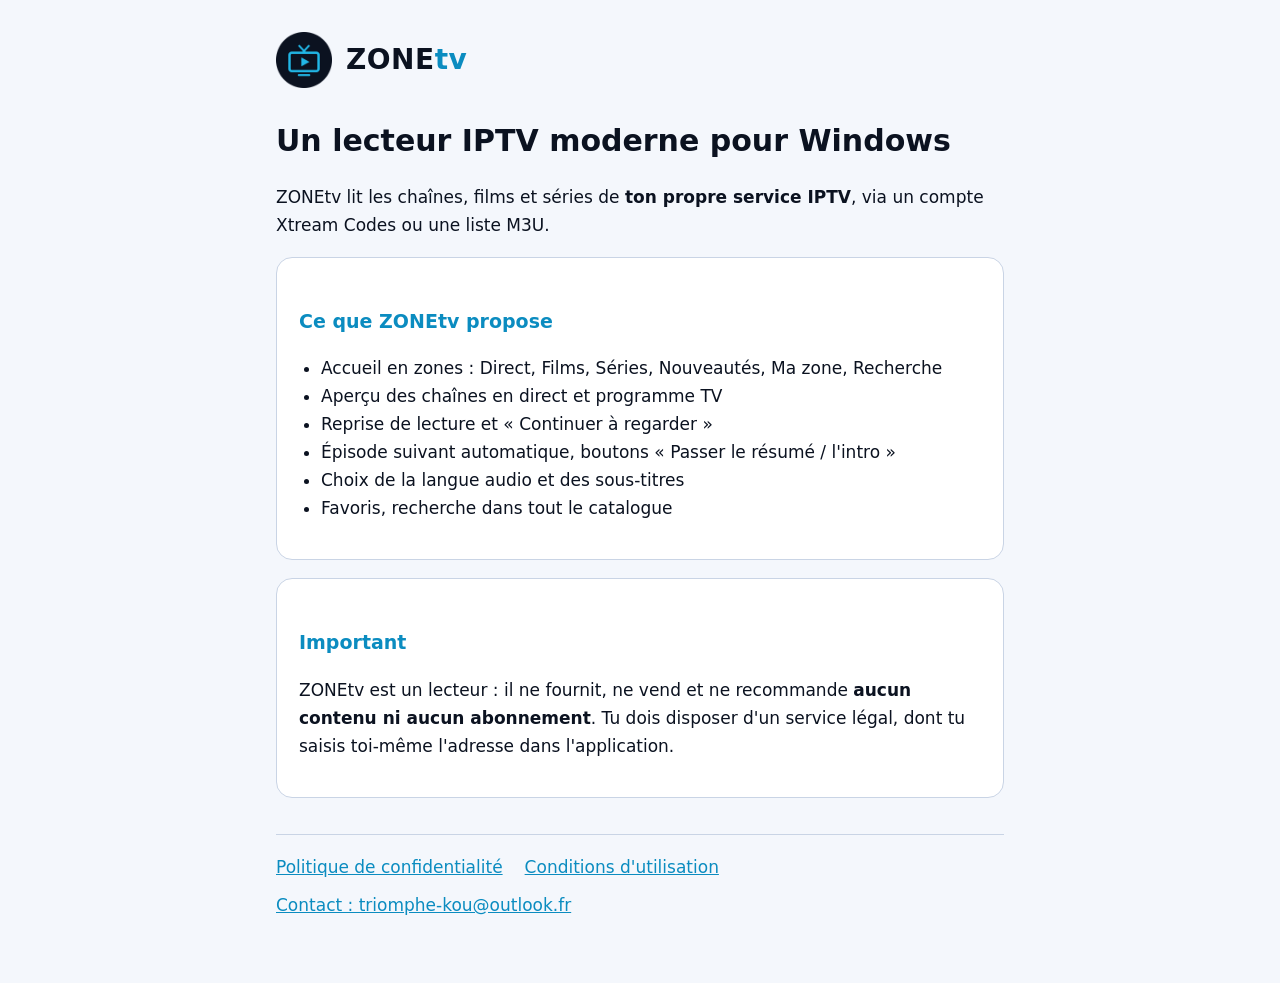
==== index.html @ 9bfe63f2 "Pages publiques de ZONEtv (accueil, confidentialité, conditions)" ====
<!doctype html>
<html lang="fr">
<head>
  <meta charset="utf-8">
  <meta name="viewport" content="width=device-width, initial-scale=1">
  <title>ZONEtv — lecteur IPTV</title>
  <meta name="description" content="ZONEtv, lecteur IPTV pour Windows : regarde les chaînes, films et séries de ton propre abonnement Xtream Codes ou liste M3U.">
  <link rel="icon" href="logo.png">
  <link rel="stylesheet" href="style.css">
</head>
<body>
<main>
  <header>
    <img src="logo.png" alt="Logo ZONEtv">
    <a class="brand" href="index.html">ZONE<span>tv</span></a>
  </header>

  <h1>Un lecteur IPTV moderne pour Windows</h1>
  <p>ZONEtv lit les chaînes, films et séries de <strong>ton propre service IPTV</strong>, via un compte Xtream Codes ou une liste M3U.</p>

  <div class="card">
    <h2>Ce que ZONEtv propose</h2>
    <ul>
      <li>Accueil en zones : Direct, Films, Séries, Nouveautés, Ma zone, Recherche</li>
      <li>Aperçu des chaînes en direct et programme TV</li>
      <li>Reprise de lecture et « Continuer à regarder »</li>
      <li>Épisode suivant automatique, boutons « Passer le résumé / l'intro »</li>
      <li>Choix de la langue audio et des sous-titres</li>
      <li>Favoris, recherche dans tout le catalogue</li>
    </ul>
  </div>

  <div class="card">
    <h2>Important</h2>
    <p>ZONEtv est un lecteur : il ne fournit, ne vend et ne recommande <strong>aucun contenu ni aucun abonnement</strong>. Tu dois disposer d'un service légal, dont tu saisis toi-même l'adresse dans l'application.</p>
  </div>

  <nav>
    <a href="confidentialite.html">Politique de confidentialité</a>
    <a href="conditions.html">Conditions d'utilisation</a>
    <a href="mailto:triomphe-kou@outlook.fr">Contact : triomphe-kou@outlook.fr</a>
  </nav>
</main>
</body>
</html>
---- style.css ----
:root {
  --bg: #0b1220;
  --surface: #131c2e;
  --line: #2a3858;
  --text: #eaf2ff;
  --muted: #8b99b5;
  --accent: #22b8e8;
}
@media (prefers-color-scheme: light) {
  :root { --bg: #f4f7fc; --surface: #ffffff; --line: #c9d4e5; --text: #0b1220; --muted: #55627c; --accent: #0b8cc0; }
}
* { box-sizing: border-box; }
body {
  margin: 0;
  background: var(--bg);
  color: var(--text);
  font: 17px/1.65 "Segoe UI", system-ui, -apple-system, Roboto, sans-serif;
}
main { max-width: 760px; margin: 0 auto; padding: 32px 16px 64px; }
header { display: flex; align-items: center; gap: 14px; margin-bottom: 28px; }
header img { width: 56px; height: 56px; }
.brand { font-size: 28px; font-weight: 800; letter-spacing: .5px; text-decoration: none; color: var(--text); }
.brand span { color: var(--accent); }
h1 { font-size: 30px; margin: 8px 0 4px; }
h2 { font-size: 19px; margin: 28px 0 6px; color: var(--accent); }
p, li { color: var(--text); }
.muted { color: var(--muted); font-size: 15px; }
.card { background: var(--surface); border: 1px solid var(--line); border-radius: 16px; padding: 20px 22px; margin: 18px 0; }
nav { display: flex; flex-wrap: wrap; gap: 10px 22px; margin-top: 36px; padding-top: 18px; border-top: 1px solid var(--line); }
a { color: var(--accent); }
ul { padding-left: 22px; }
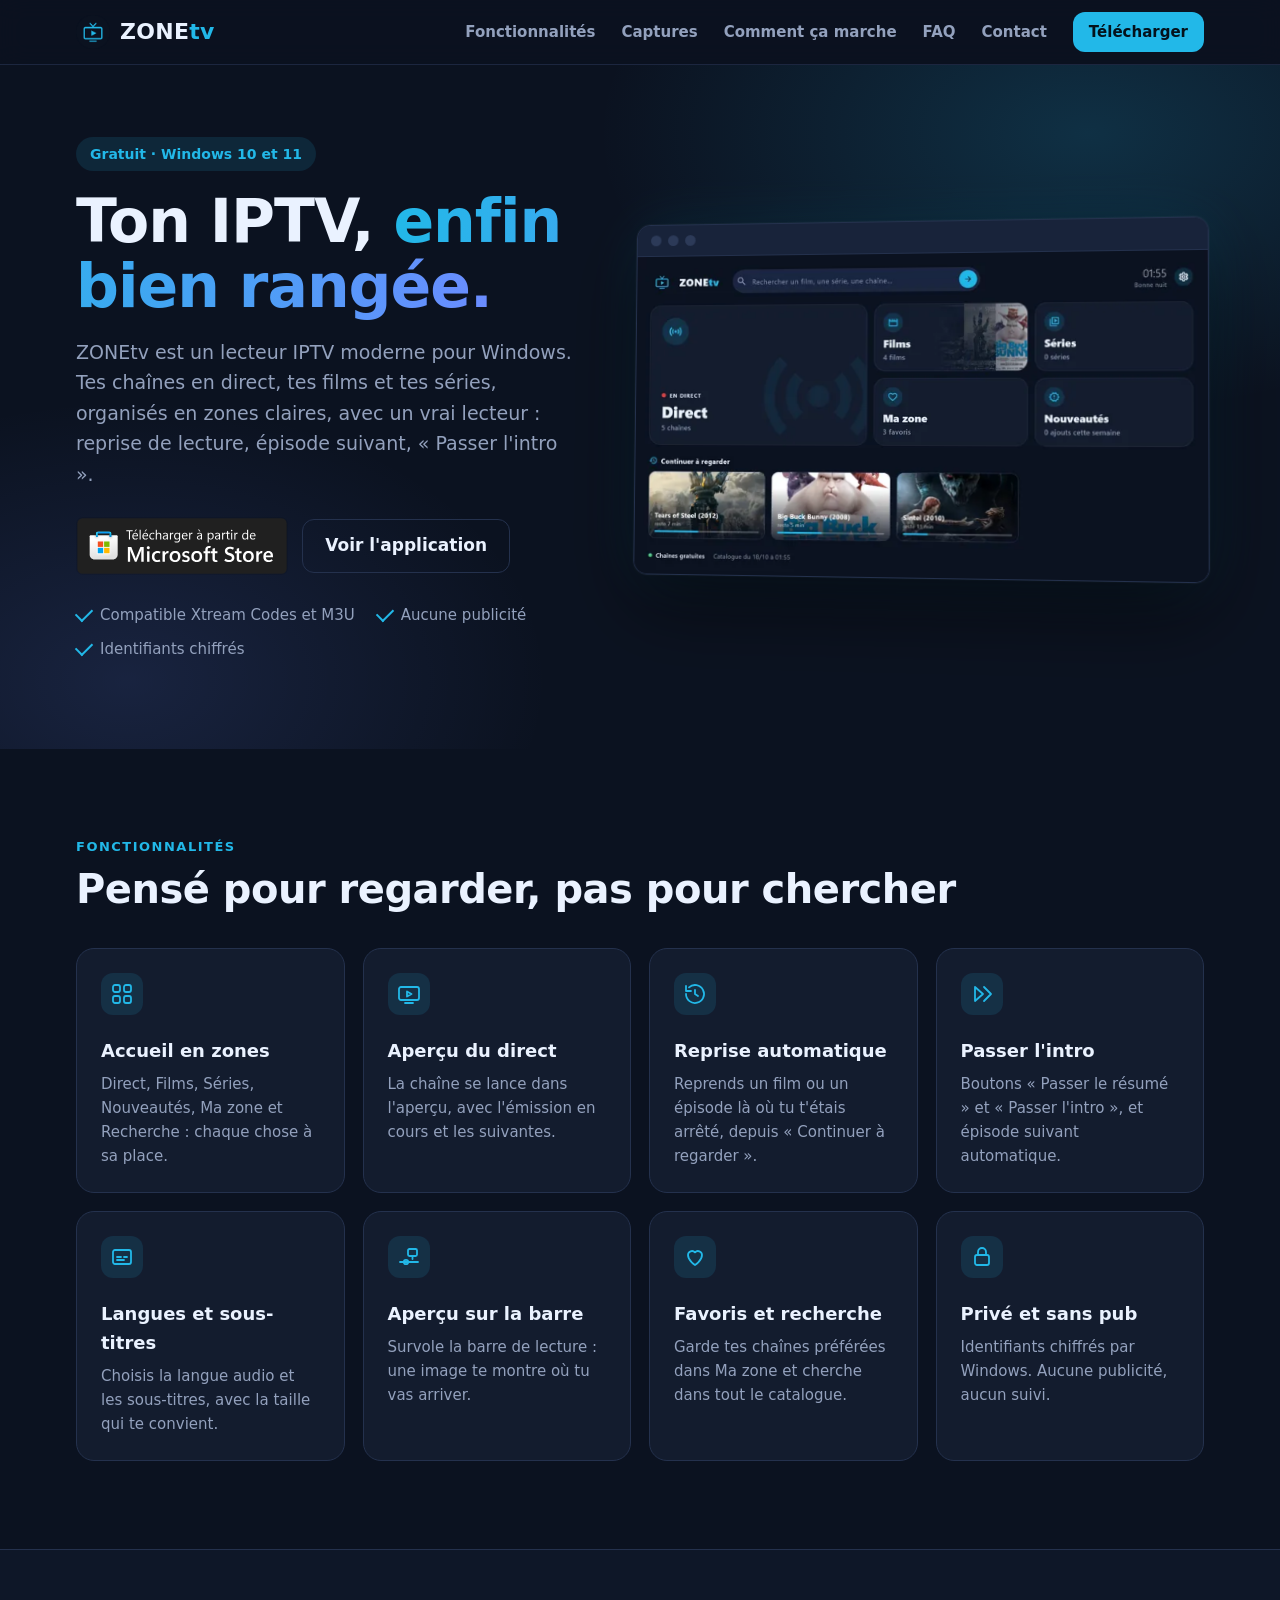
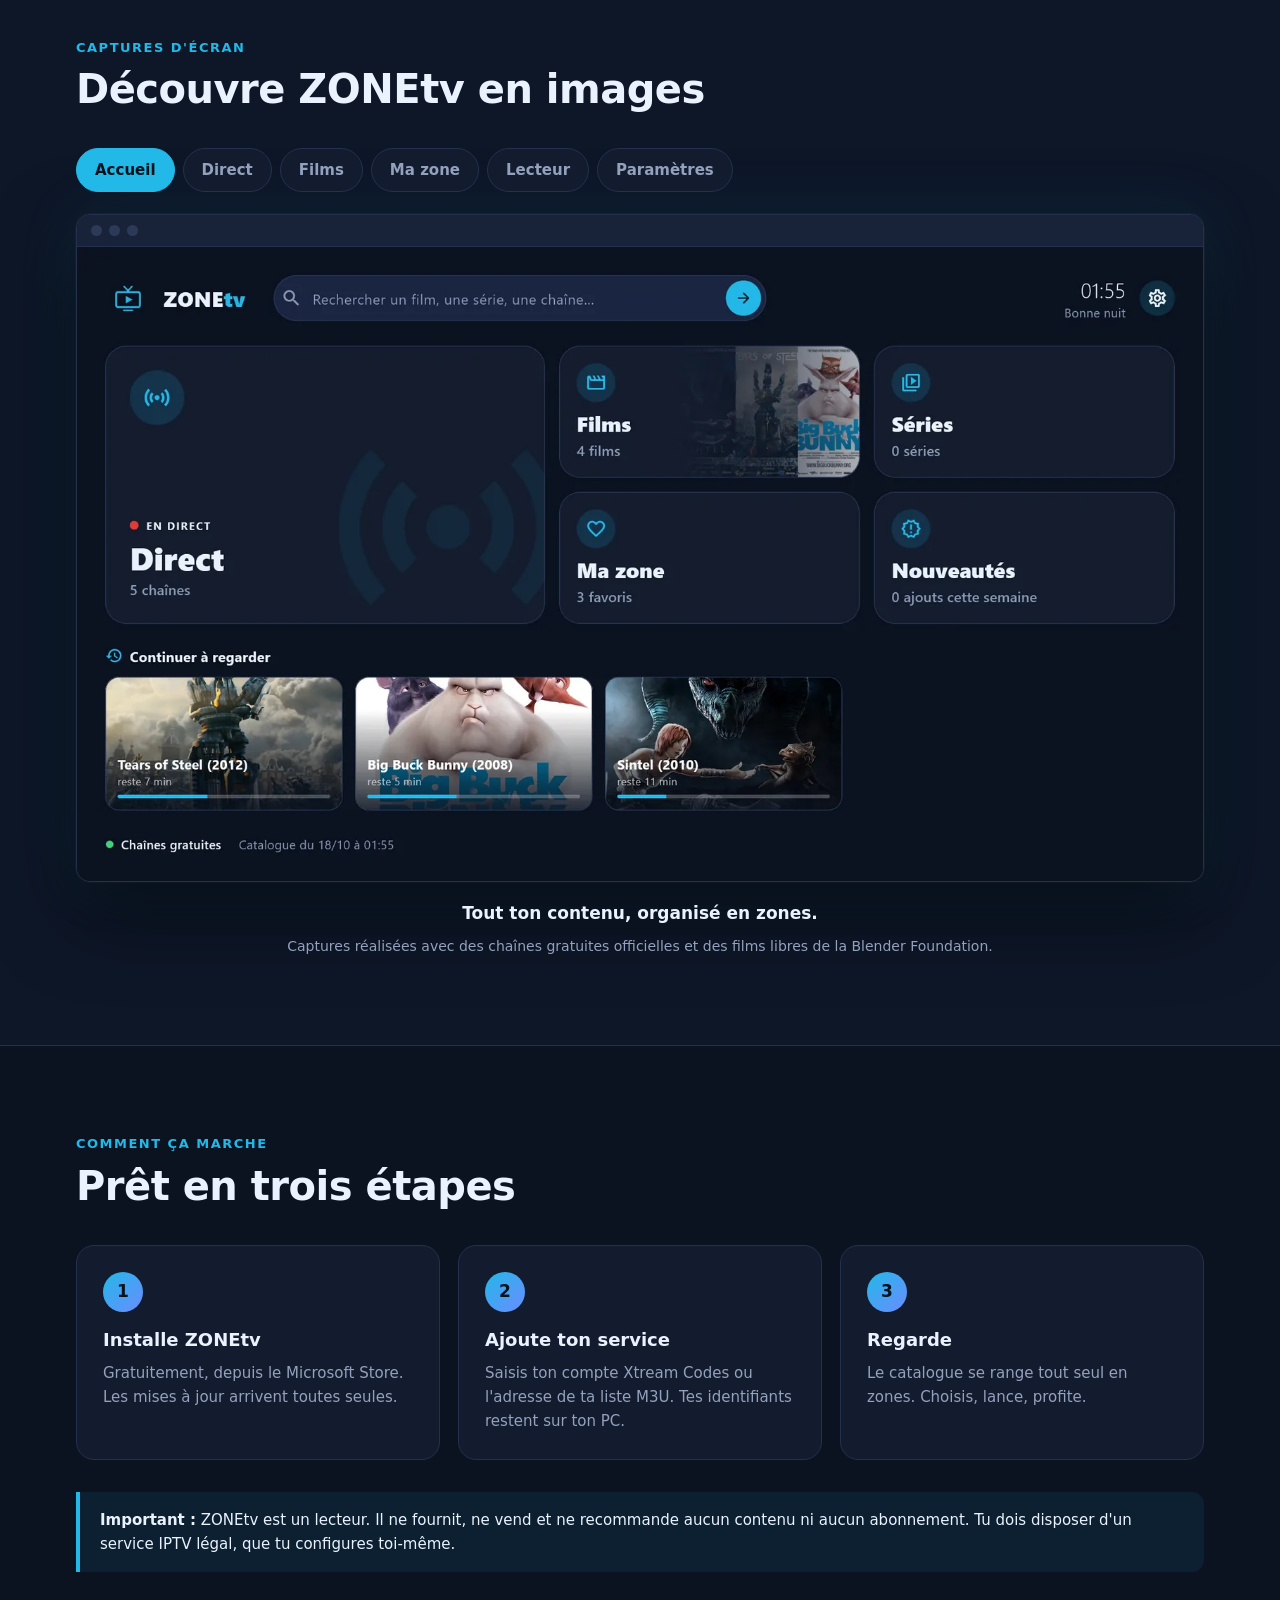
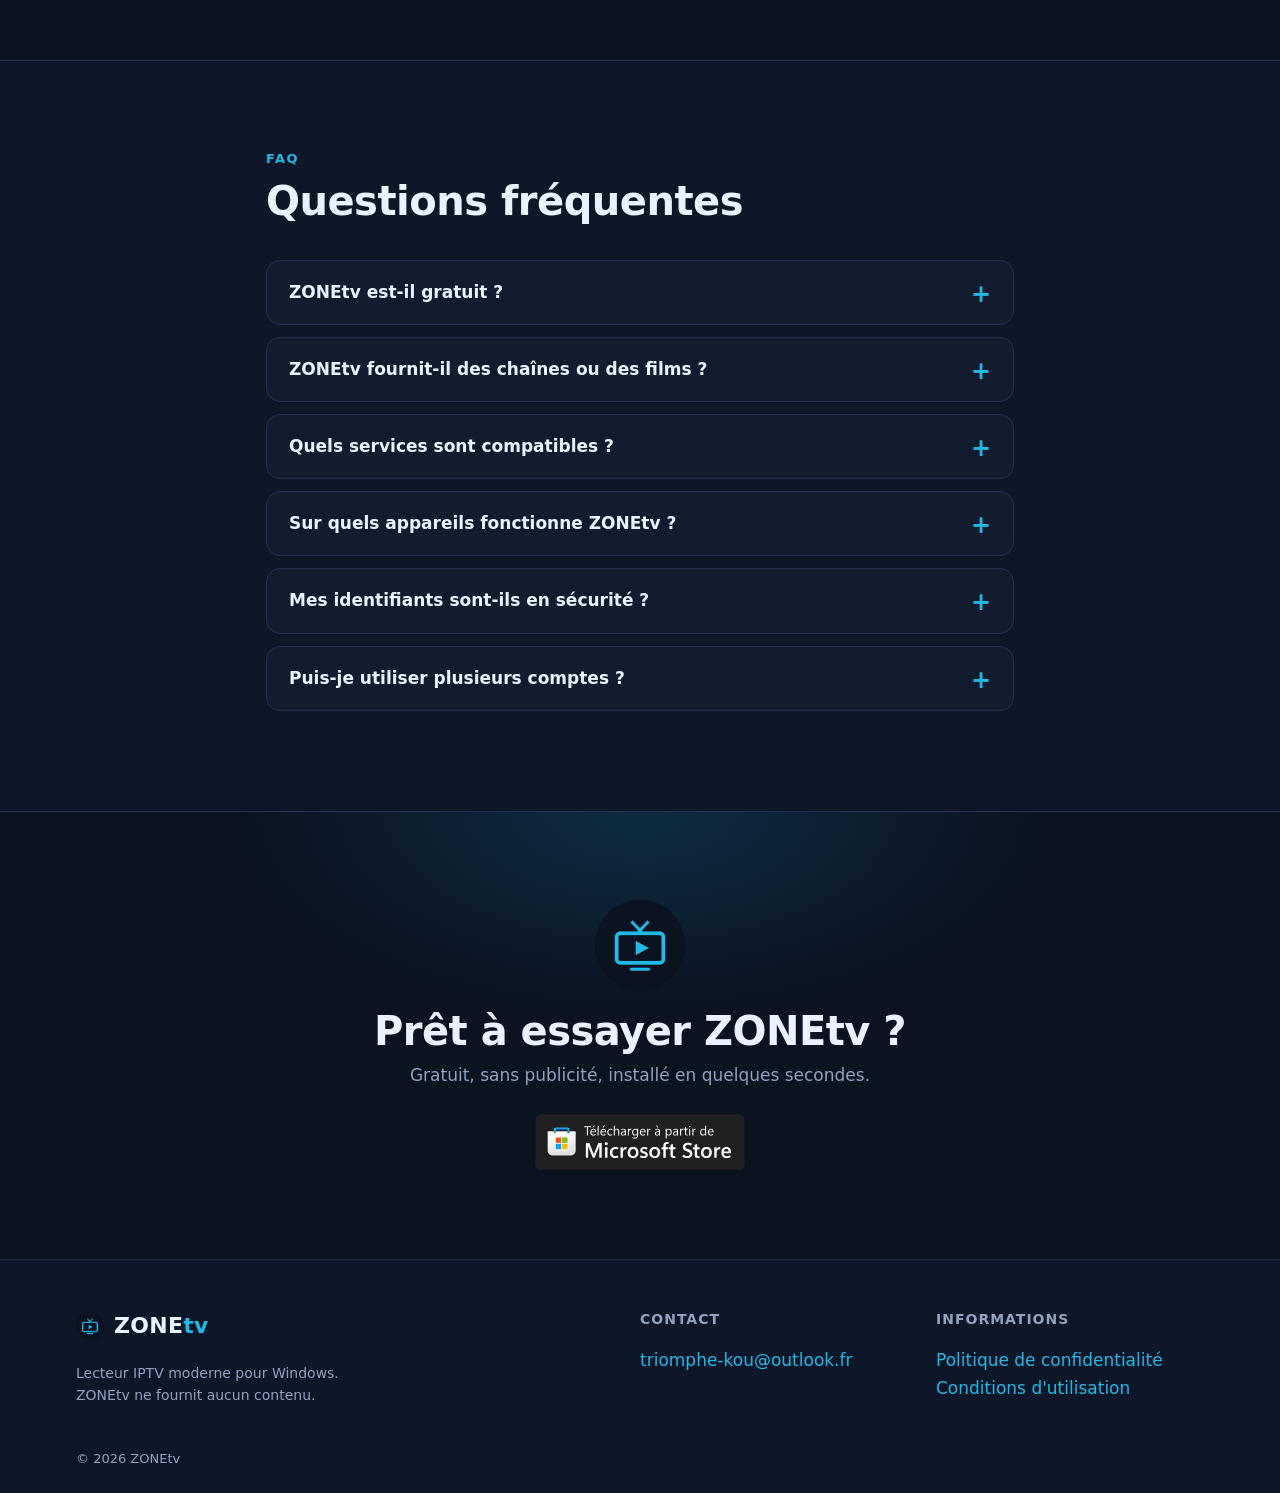
==== commit faec97a4: "Site vitrine : accueil, fonctionnalités, captures, FAQ, bouton Microsoft Store, référencement" ====
--- a/index.html
+++ b/index.html
@@ -3,43 +3,291 @@
 <head>
   <meta charset="utf-8">
   <meta name="viewport" content="width=device-width, initial-scale=1">
-  <title>ZONEtv — lecteur IPTV</title>
-  <meta name="description" content="ZONEtv, lecteur IPTV pour Windows : regarde les chaînes, films et séries de ton propre abonnement Xtream Codes ou liste M3U.">
-  <link rel="icon" href="logo.png">
+  <title>ZONEtv — Lecteur IPTV moderne et gratuit pour Windows (Xtream Codes, M3U)</title>
+  <meta name="description" content="ZONEtv (Zone TV) est un lecteur IPTV gratuit pour Windows 10 et 11 : chaînes en direct, films et séries de ton propre service Xtream Codes ou liste M3U. Reprise de lecture, programme TV, « Passer l'intro ». Disponible sur le Microsoft Store.">
+  <meta name="theme-color" content="#0b1220">
+  <link rel="canonical" href="https://triomphekou73.github.io/zonetv/">
+  <link rel="icon" type="image/png" sizes="32x32" href="img/icone-32.png">
+  <link rel="apple-touch-icon" href="img/icone-180.png">
   <link rel="stylesheet" href="style.css">
+
+  <meta property="og:type" content="website">
+  <meta property="og:site_name" content="ZONEtv">
+  <meta property="og:locale" content="fr_FR">
+  <meta property="og:title" content="ZONEtv — Lecteur IPTV moderne pour Windows">
+  <meta property="og:description" content="Chaînes, films et séries de ton propre service IPTV, bien rangés. Gratuit sur le Microsoft Store.">
+  <meta property="og:url" content="https://triomphekou73.github.io/zonetv/">
+  <meta property="og:image" content="https://triomphekou73.github.io/zonetv/img/partage.jpg">
+  <meta property="og:image:width" content="1200">
+  <meta property="og:image:height" content="630">
+  <meta name="twitter:card" content="summary_large_image">
+
+  <script type="application/ld+json">
+  {
+    "@context": "https://schema.org",
+    "@type": "SoftwareApplication",
+    "name": "ZONEtv",
+    "alternateName": ["Zone TV", "ZONE tv"],
+    "description": "Lecteur IPTV moderne pour Windows : chaînes en direct, films et séries de ton propre service Xtream Codes ou liste M3U.",
+    "applicationCategory": "MultimediaApplication",
+    "operatingSystem": "Windows 10, Windows 11",
+    "url": "https://triomphekou73.github.io/zonetv/",
+    "downloadUrl": "https://apps.microsoft.com/detail/9PJPSWMTRBG6",
+    "image": "https://triomphekou73.github.io/zonetv/img/accueil.webp",
+    "screenshot": "https://triomphekou73.github.io/zonetv/img/accueil.webp",
+    "inLanguage": ["fr", "en"],
+    "offers": { "@type": "Offer", "price": "0", "priceCurrency": "EUR" },
+    "publisher": { "@type": "Organization", "name": "ZONEtv", "email": "triomphe-kou@outlook.fr" }
+  }
+  </script>
 </head>
 <body>
-<main>
-  <header>
-    <img src="logo.png" alt="Logo ZONEtv">
-    <a class="brand" href="index.html">ZONE<span>tv</span></a>
-  </header>
-
-  <h1>Un lecteur IPTV moderne pour Windows</h1>
-  <p>ZONEtv lit les chaînes, films et séries de <strong>ton propre service IPTV</strong>, via un compte Xtream Codes ou une liste M3U.</p>
-
-  <div class="card">
-    <h2>Ce que ZONEtv propose</h2>
-    <ul>
-      <li>Accueil en zones : Direct, Films, Séries, Nouveautés, Ma zone, Recherche</li>
-      <li>Aperçu des chaînes en direct et programme TV</li>
-      <li>Reprise de lecture et « Continuer à regarder »</li>
-      <li>Épisode suivant automatique, boutons « Passer le résumé / l'intro »</li>
-      <li>Choix de la langue audio et des sous-titres</li>
-      <li>Favoris, recherche dans tout le catalogue</li>
-    </ul>
+
+<header class="topbar">
+  <div class="wrap topbar-in">
+    <a class="brand" href="#haut" aria-label="ZONEtv, retour en haut">
+      <img src="img/icone-180.png" alt="" width="34" height="34">
+      <span>ZONE<b>tv</b></span>
+    </a>
+    <input type="checkbox" id="menu" class="menu-toggle" aria-label="Ouvrir le menu">
+    <label for="menu" class="menu-btn" aria-hidden="true"><span></span><span></span><span></span></label>
+    <nav class="menu">
+      <a href="#fonctionnalites">Fonctionnalités</a>
+      <a href="#captures">Captures</a>
+      <a href="#demarrer">Comment ça marche</a>
+      <a href="#faq">FAQ</a>
+      <a href="#contact">Contact</a>
+      <a class="btn btn-small" href="https://apps.microsoft.com/detail/9PJPSWMTRBG6?mode=direct">Télécharger</a>
+    </nav>
   </div>
-
-  <div class="card">
-    <h2>Important</h2>
-    <p>ZONEtv est un lecteur : il ne fournit, ne vend et ne recommande <strong>aucun contenu ni aucun abonnement</strong>. Tu dois disposer d'un service légal, dont tu saisis toi-même l'adresse dans l'application.</p>
+</header>
+
+<main id="haut">
+
+  <!-- Accueil -->
+  <section class="hero">
+    <div class="wrap hero-in">
+      <div class="hero-text">
+        <p class="tag">Gratuit · Windows 10 et 11</p>
+        <h1>Ton IPTV, <span class="grad">enfin bien rangée.</span></h1>
+        <p class="lead">ZONEtv est un lecteur IPTV moderne pour Windows. Tes chaînes en direct, tes films et tes séries, organisés en zones claires, avec un vrai lecteur : reprise de lecture, épisode suivant, « Passer l'intro ».</p>
+        <div class="cta">
+          <a class="store" href="https://apps.microsoft.com/detail/9PJPSWMTRBG6?mode=direct">
+            <img src="img/badge-store.svg" alt="Obtenir sur le Microsoft Store" width="220" height="60">
+          </a>
+          <a class="btn btn-ghost" href="#captures">Voir l'application</a>
+        </div>
+        <ul class="trust">
+          <li>Compatible Xtream Codes et M3U</li>
+          <li>Aucune publicité</li>
+          <li>Identifiants chiffrés</li>
+        </ul>
+      </div>
+      <div class="hero-shot">
+        <div class="window">
+          <div class="window-bar"><i></i><i></i><i></i></div>
+          <img src="img/accueil.webp" srcset="img/accueil-mini.webp 720w, img/accueil.webp 1600w" sizes="(max-width: 900px) 92vw, 640px" alt="Écran d'accueil de ZONEtv : zones Direct, Films, Séries, Ma zone et Nouveautés" width="1600" height="900">
+        </div>
+      </div>
+    </div>
+  </section>
+
+  <!-- Fonctionnalités -->
+  <section id="fonctionnalites" class="section">
+    <div class="wrap">
+      <p class="kicker">Fonctionnalités</p>
+      <h2>Pensé pour regarder, pas pour chercher</h2>
+      <div class="grid">
+        <article class="feat">
+          <svg viewBox="0 0 24 24" aria-hidden="true"><rect x="3" y="3" width="7" height="7" rx="2"/><rect x="14" y="3" width="7" height="7" rx="2"/><rect x="3" y="14" width="7" height="7" rx="2"/><rect x="14" y="14" width="7" height="7" rx="2"/></svg>
+          <h3>Accueil en zones</h3>
+          <p>Direct, Films, Séries, Nouveautés, Ma zone et Recherche : chaque chose à sa place.</p>
+        </article>
+        <article class="feat">
+          <svg viewBox="0 0 24 24" aria-hidden="true"><rect x="2" y="5" width="20" height="13" rx="2"/><path d="M8 21h8M10 9.5l4.5 2.5-4.5 2.5z"/></svg>
+          <h3>Aperçu du direct</h3>
+          <p>La chaîne se lance dans l'aperçu, avec l'émission en cours et les suivantes.</p>
+        </article>
+        <article class="feat">
+          <svg viewBox="0 0 24 24" aria-hidden="true"><path d="M3 12a9 9 0 1 0 3-6.7"/><path d="M3 4v5h5"/><path d="M12 8v4l3 2"/></svg>
+          <h3>Reprise automatique</h3>
+          <p>Reprends un film ou un épisode là où tu t'étais arrêté, depuis « Continuer à regarder ».</p>
+        </article>
+        <article class="feat">
+          <svg viewBox="0 0 24 24" aria-hidden="true"><path d="M5 5l8 7-8 7z"/><path d="M14 5l7 7-7 7"/></svg>
+          <h3>Passer l'intro</h3>
+          <p>Boutons « Passer le résumé » et « Passer l'intro », et épisode suivant automatique.</p>
+        </article>
+        <article class="feat">
+          <svg viewBox="0 0 24 24" aria-hidden="true"><rect x="3" y="5" width="18" height="14" rx="2"/><path d="M7 12h4M7 15h7M14 12h3"/></svg>
+          <h3>Langues et sous-titres</h3>
+          <p>Choisis la langue audio et les sous-titres, avec la taille qui te convient.</p>
+        </article>
+        <article class="feat">
+          <svg viewBox="0 0 24 24" aria-hidden="true"><path d="M3 17h18"/><circle cx="9" cy="17" r="2.2"/><rect x="11" y="4" width="9" height="7" rx="1.5"/><path d="M15.5 11v3"/></svg>
+          <h3>Aperçu sur la barre</h3>
+          <p>Survole la barre de lecture : une image te montre où tu vas arriver.</p>
+        </article>
+        <article class="feat">
+          <svg viewBox="0 0 24 24" aria-hidden="true"><path d="M12 20s-7-4.4-7-10a4 4 0 0 1 7-2.6A4 4 0 0 1 19 10c0 5.6-7 10-7 10z"/></svg>
+          <h3>Favoris et recherche</h3>
+          <p>Garde tes chaînes préférées dans Ma zone et cherche dans tout le catalogue.</p>
+        </article>
+        <article class="feat">
+          <svg viewBox="0 0 24 24" aria-hidden="true"><rect x="5" y="10" width="14" height="10" rx="2"/><path d="M8 10V7a4 4 0 0 1 8 0v3"/></svg>
+          <h3>Privé et sans pub</h3>
+          <p>Identifiants chiffrés par Windows. Aucune publicité, aucun suivi.</p>
+        </article>
+      </div>
+    </div>
+  </section>
+
+  <!-- Captures -->
+  <section id="captures" class="section section-alt">
+    <div class="wrap">
+      <p class="kicker">Captures d'écran</p>
+      <h2>Découvre ZONEtv en images</h2>
+      <div class="tabs" role="tablist" aria-label="Captures d'écran">
+        <button role="tab" aria-selected="true" data-img="accueil" data-legend="Tout ton contenu, organisé en zones.">Accueil</button>
+        <button role="tab" aria-selected="false" data-img="direct" data-legend="L'aperçu des chaînes en direct, sans quitter la liste.">Direct</button>
+        <button role="tab" aria-selected="false" data-img="films" data-legend="Reprends tes films exactement là où tu t'étais arrêté.">Films</button>
+        <button role="tab" aria-selected="false" data-img="ma-zone" data-legend="Tes favoris réunis dans Ma zone.">Ma zone</button>
+        <button role="tab" aria-selected="false" data-img="lecteur" data-legend="Un lecteur complet et simple à utiliser.">Lecteur</button>
+        <button role="tab" aria-selected="false" data-img="parametres" data-legend="Thème, police, taille du texte : à ton goût.">Paramètres</button>
+      </div>
+      <figure class="gallery">
+        <button class="window gallery-open" type="button" aria-label="Agrandir la capture">
+          <span class="window-bar"><i></i><i></i><i></i></span>
+          <img id="shot" src="img/accueil.webp" alt="Capture de ZONEtv : Accueil" width="1600" height="900" loading="lazy">
+        </button>
+        <figcaption id="legend">Tout ton contenu, organisé en zones.</figcaption>
+      </figure>
+      <p class="note">Captures réalisées avec des chaînes gratuites officielles et des films libres de la Blender Foundation.</p>
+    </div>
+  </section>
+
+  <!-- Comment ça marche -->
+  <section id="demarrer" class="section">
+    <div class="wrap">
+      <p class="kicker">Comment ça marche</p>
+      <h2>Prêt en trois étapes</h2>
+      <ol class="steps">
+        <li>
+          <span class="num">1</span>
+          <h3>Installe ZONEtv</h3>
+          <p>Gratuitement, depuis le Microsoft Store. Les mises à jour arrivent toutes seules.</p>
+        </li>
+        <li>
+          <span class="num">2</span>
+          <h3>Ajoute ton service</h3>
+          <p>Saisis ton compte Xtream Codes ou l'adresse de ta liste M3U. Tes identifiants restent sur ton PC.</p>
+        </li>
+        <li>
+          <span class="num">3</span>
+          <h3>Regarde</h3>
+          <p>Le catalogue se range tout seul en zones. Choisis, lance, profite.</p>
+        </li>
+      </ol>
+      <div class="warning">
+        <strong>Important :</strong> ZONEtv est un lecteur. Il ne fournit, ne vend et ne recommande aucun contenu ni aucun abonnement. Tu dois disposer d'un service IPTV légal, que tu configures toi-même.
+      </div>
+    </div>
+  </section>
+
+  <!-- FAQ -->
+  <section id="faq" class="section section-alt">
+    <div class="wrap narrow">
+      <p class="kicker">FAQ</p>
+      <h2>Questions fréquentes</h2>
+      <details>
+        <summary>ZONEtv est-il gratuit ?</summary>
+        <p>Oui. ZONEtv se télécharge gratuitement sur le Microsoft Store, sans publicité.</p>
+      </details>
+      <details>
+        <summary>ZONEtv fournit-il des chaînes ou des films ?</summary>
+        <p>Non. ZONEtv est uniquement un lecteur, comme un lecteur vidéo. Il lit le contenu du service IPTV que tu possèdes déjà et que tu ajoutes toi-même.</p>
+      </details>
+      <details>
+        <summary>Quels services sont compatibles ?</summary>
+        <p>Les services qui fournissent un compte Xtream Codes (adresse du serveur, identifiant, mot de passe) ou une liste M3U (une adresse web en .m3u ou .m3u8).</p>
+      </details>
+      <details>
+        <summary>Sur quels appareils fonctionne ZONEtv ?</summary>
+        <p>Sur les PC sous Windows 10 (version 1809 ou plus récente) et Windows 11. Pour l'afficher sur ta télé, tu peux brancher ton PC en HDMI ou utiliser la diffusion sans fil (touches Windows + K).</p>
+      </details>
+      <details>
+        <summary>Mes identifiants sont-ils en sécurité ?</summary>
+        <p>Oui. Ils sont chiffrés par Windows et restent sur ton ordinateur. ZONEtv n'envoie aucune donnée personnelle à son développeur ni à des tiers. Plus de détails dans la <a href="confidentialite.html">politique de confidentialité</a>.</p>
+      </details>
+      <details>
+        <summary>Puis-je utiliser plusieurs comptes ?</summary>
+        <p>Oui. Ajoute autant de comptes que tu veux dans les Paramètres et passe de l'un à l'autre en un clic.</p>
+      </details>
+    </div>
+  </section>
+
+  <!-- Appel final -->
+  <section class="section final">
+    <div class="wrap final-in">
+      <img src="img/icone-180.png" alt="" width="90" height="90">
+      <h2>Prêt à essayer ZONEtv ?</h2>
+      <p>Gratuit, sans publicité, installé en quelques secondes.</p>
+      <a class="store" href="https://apps.microsoft.com/detail/9PJPSWMTRBG6?mode=direct">
+        <img src="img/badge-store.svg" alt="Obtenir sur le Microsoft Store" width="220" height="60">
+      </a>
+    </div>
+  </section>
+
+</main>
+
+<footer id="contact" class="footer">
+  <div class="wrap footer-in">
+    <div>
+      <a class="brand" href="#haut"><img src="img/icone-180.png" alt="" width="28" height="28"><span>ZONE<b>tv</b></span></a>
+      <p class="small">Lecteur IPTV moderne pour Windows.<br>ZONEtv ne fournit aucun contenu.</p>
+    </div>
+    <div>
+      <h3>Contact</h3>
+      <p><a href="mailto:triomphe-kou@outlook.fr">triomphe-kou@outlook.fr</a></p>
+    </div>
+    <div>
+      <h3>Informations</h3>
+      <p><a href="confidentialite.html">Politique de confidentialité</a><br><a href="conditions.html">Conditions d'utilisation</a></p>
+    </div>
   </div>
-
-  <nav>
-    <a href="confidentialite.html">Politique de confidentialité</a>
-    <a href="conditions.html">Conditions d'utilisation</a>
-    <a href="mailto:triomphe-kou@outlook.fr">Contact : triomphe-kou@outlook.fr</a>
-  </nav>
-</main>
+  <p class="wrap copy">© 2026 ZONEtv</p>
+</footer>
+
+<div class="lightbox" id="lightbox" hidden>
+  <button class="lightbox-close" type="button" aria-label="Fermer">×</button>
+  <img id="lightbox-img" src="img/accueil.webp" alt="">
+</div>
+
+<script>
+  (function () {
+    var tabs = document.querySelectorAll('.tabs button');
+    var shot = document.getElementById('shot');
+    var legend = document.getElementById('legend');
+    var box = document.getElementById('lightbox');
+    var boxImg = document.getElementById('lightbox-img');
+    tabs.forEach(function (tab) {
+      tab.addEventListener('click', function () {
+        tabs.forEach(function (t) { t.setAttribute('aria-selected', 'false'); });
+        tab.setAttribute('aria-selected', 'true');
+        shot.src = 'img/' + tab.dataset.img + '.webp';
+        shot.alt = 'Capture de ZONEtv : ' + tab.textContent;
+        legend.textContent = tab.dataset.legend;
+      });
+    });
+    document.querySelector('.gallery-open').addEventListener('click', function () {
+      boxImg.src = shot.src; boxImg.alt = shot.alt; box.hidden = false;
+    });
+    box.addEventListener('click', function () { box.hidden = true; });
+    document.addEventListener('keydown', function (e) { if (e.key === 'Escape') box.hidden = true; });
+    document.querySelectorAll('.menu a').forEach(function (a) {
+      a.addEventListener('click', function () { document.getElementById('menu').checked = false; });
+    });
+  })();
+</script>
 </body>
 </html>
--- a/style.css
+++ b/style.css
@@ -1,31 +1,189 @@
+/* Site ZONEtv — thème « Bleu minuit » de l'application. */
 :root {
   --bg: #0b1220;
+  --bg-alt: #0e1728;
   --surface: #131c2e;
-  --line: #2a3858;
+  --surface-2: #18233a;
+  --line: #24314d;
   --text: #eaf2ff;
-  --muted: #8b99b5;
+  --muted: #93a1bd;
   --accent: #22b8e8;
-}
-@media (prefers-color-scheme: light) {
-  :root { --bg: #f4f7fc; --surface: #ffffff; --line: #c9d4e5; --text: #0b1220; --muted: #55627c; --accent: #0b8cc0; }
+  --accent-2: #6b8cff;
+  --radius: 18px;
 }
 * { box-sizing: border-box; }
+html { scroll-behavior: smooth; scroll-padding-top: 76px; }
 body {
   margin: 0;
   background: var(--bg);
   color: var(--text);
-  font: 17px/1.65 "Segoe UI", system-ui, -apple-system, Roboto, sans-serif;
+  font: 17px/1.6 "Segoe UI", system-ui, -apple-system, Roboto, sans-serif;
+  -webkit-font-smoothing: antialiased;
 }
-main { max-width: 760px; margin: 0 auto; padding: 32px 16px 64px; }
-header { display: flex; align-items: center; gap: 14px; margin-bottom: 28px; }
-header img { width: 56px; height: 56px; }
-.brand { font-size: 28px; font-weight: 800; letter-spacing: .5px; text-decoration: none; color: var(--text); }
-.brand span { color: var(--accent); }
-h1 { font-size: 30px; margin: 8px 0 4px; }
-h2 { font-size: 19px; margin: 28px 0 6px; color: var(--accent); }
-p, li { color: var(--text); }
-.muted { color: var(--muted); font-size: 15px; }
-.card { background: var(--surface); border: 1px solid var(--line); border-radius: 16px; padding: 20px 22px; margin: 18px 0; }
-nav { display: flex; flex-wrap: wrap; gap: 10px 22px; margin-top: 36px; padding-top: 18px; border-top: 1px solid var(--line); }
+img { max-width: 100%; height: auto; display: block; }
 a { color: var(--accent); }
-ul { padding-left: 22px; }
+.wrap { max-width: 1160px; margin: 0 auto; padding: 0 16px; }
+.narrow { max-width: 780px; }
+
+/* Barre du haut */
+.topbar {
+  position: sticky; top: 0; z-index: 20;
+  background: rgba(11, 18, 32, .82);
+  backdrop-filter: blur(12px); -webkit-backdrop-filter: blur(12px);
+  border-bottom: 1px solid rgba(36, 49, 77, .7);
+}
+.topbar-in { display: flex; align-items: center; justify-content: space-between; height: 64px; }
+.brand { display: inline-flex; align-items: center; gap: 10px; text-decoration: none; color: var(--text); font-weight: 800; font-size: 22px; letter-spacing: .3px; }
+.brand b { color: var(--accent); }
+.brand img { border-radius: 8px; }
+.menu { display: flex; align-items: center; gap: 26px; }
+.menu a { color: var(--muted); text-decoration: none; font-size: 15px; font-weight: 600; }
+.menu a:hover { color: var(--text); }
+.menu-toggle, .menu-btn { display: none; }
+
+/* Boutons */
+.btn {
+  display: inline-flex; align-items: center; justify-content: center;
+  padding: 12px 22px; border-radius: 12px; font-weight: 700; text-decoration: none;
+  background: var(--accent); color: #04121c !important; border: 0;
+}
+.btn:hover { filter: brightness(1.08); }
+.btn-small { padding: 8px 16px; font-size: 14px; }
+.btn-ghost { background: transparent; color: var(--text) !important; border: 1px solid var(--line); }
+.btn-ghost:hover { border-color: var(--accent); }
+.store { display: inline-block; transition: transform .15s; }
+.store:hover { transform: translateY(-2px); }
+.store img { height: 58px; width: auto; }
+
+/* Accueil */
+.hero {
+  position: relative; overflow: hidden;
+  padding: 72px 0 88px;
+  background:
+    radial-gradient(700px 400px at 85% 10%, rgba(34, 184, 232, .18), transparent 70%),
+    radial-gradient(600px 400px at 10% 90%, rgba(107, 140, 255, .14), transparent 70%);
+}
+.hero-in { display: grid; grid-template-columns: 1fr 1.15fr; gap: 48px; align-items: center; }
+.tag {
+  display: inline-block; margin: 0 0 18px; padding: 6px 14px; border-radius: 999px;
+  background: rgba(34, 184, 232, .12); color: var(--accent); font-size: 14px; font-weight: 700;
+}
+h1 { font-size: clamp(36px, 5.2vw, 60px); line-height: 1.08; margin: 0 0 18px; letter-spacing: -1px; }
+.grad { background: linear-gradient(90deg, var(--accent), var(--accent-2)); -webkit-background-clip: text; background-clip: text; color: transparent; }
+.lead { color: var(--muted); font-size: 19px; margin: 0 0 28px; max-width: 34em; }
+.cta { display: flex; flex-wrap: wrap; align-items: center; gap: 14px; }
+.trust { list-style: none; padding: 0; margin: 28px 0 0; display: flex; flex-wrap: wrap; gap: 10px 22px; }
+.trust li { color: var(--muted); font-size: 15px; padding-left: 24px; position: relative; }
+.trust li::before { content: ""; position: absolute; left: 0; top: 5px; width: 14px; height: 8px; border-left: 2.5px solid var(--accent); border-bottom: 2.5px solid var(--accent); transform: rotate(-45deg); }
+
+/* Fenêtre d'application */
+.window {
+  display: block; width: 100%; padding: 0; text-align: left; cursor: default;
+  background: var(--surface); border: 1px solid var(--line); border-radius: 14px; overflow: hidden;
+  box-shadow: 0 30px 80px rgba(0, 0, 0, .55), 0 0 0 1px rgba(255, 255, 255, .03), 0 0 60px rgba(34, 184, 232, .12);
+}
+.window-bar { display: flex; gap: 7px; padding: 10px 14px; background: var(--surface-2); border-bottom: 1px solid var(--line); }
+.window-bar i { width: 11px; height: 11px; border-radius: 50%; background: #2c3a58; }
+.hero-shot { perspective: 1400px; }
+.hero-shot .window { transform: rotateY(-7deg) rotateX(2deg); }
+
+/* Sections */
+.section { padding: 88px 0; }
+.section-alt { background: var(--bg-alt); border-top: 1px solid var(--line); border-bottom: 1px solid var(--line); }
+.kicker { color: var(--accent); font-weight: 800; text-transform: uppercase; letter-spacing: 1.5px; font-size: 13px; margin: 0 0 8px; }
+h2 { font-size: clamp(28px, 3.6vw, 40px); line-height: 1.15; margin: 0 0 36px; letter-spacing: -.5px; }
+h3 { font-size: 18px; margin: 0 0 6px; }
+
+/* Fonctionnalités */
+.grid { display: grid; grid-template-columns: repeat(4, 1fr); gap: 18px; }
+.feat { background: var(--surface); border: 1px solid var(--line); border-radius: var(--radius); padding: 24px; transition: border-color .2s, transform .2s; }
+.feat:hover { border-color: rgba(34, 184, 232, .55); transform: translateY(-3px); }
+.feat svg { width: 42px; height: 42px; padding: 9px; border-radius: 12px; background: rgba(34, 184, 232, .12); fill: none; stroke: var(--accent); stroke-width: 1.8; stroke-linecap: round; stroke-linejoin: round; margin-bottom: 14px; }
+.feat p { color: var(--muted); font-size: 15px; margin: 0; }
+
+/* Captures */
+.tabs { display: flex; flex-wrap: wrap; gap: 8px; margin-bottom: 22px; }
+.tabs button {
+  font: inherit; font-size: 15px; font-weight: 600; cursor: pointer;
+  padding: 9px 18px; border-radius: 999px; border: 1px solid var(--line);
+  background: var(--surface); color: var(--muted);
+}
+.tabs button:hover { color: var(--text); }
+.tabs button[aria-selected="true"] { background: var(--accent); border-color: var(--accent); color: #04121c; }
+.gallery { margin: 0; }
+.gallery-open { cursor: zoom-in; }
+.gallery figcaption { text-align: center; color: var(--text); font-weight: 600; margin-top: 18px; }
+.note { text-align: center; color: var(--muted); font-size: 14px; margin: 8px 0 0; }
+
+/* Étapes */
+.steps { list-style: none; padding: 0; margin: 0 0 32px; display: grid; grid-template-columns: repeat(3, 1fr); gap: 18px; }
+.steps li { background: var(--surface); border: 1px solid var(--line); border-radius: var(--radius); padding: 26px; }
+.num { display: inline-grid; place-items: center; width: 40px; height: 40px; border-radius: 50%; background: linear-gradient(135deg, var(--accent), var(--accent-2)); color: #04121c; font-weight: 800; margin-bottom: 14px; }
+.steps p { color: var(--muted); margin: 0; font-size: 15px; }
+.warning { border-left: 4px solid var(--accent); background: rgba(34, 184, 232, .08); border-radius: 0 12px 12px 0; padding: 16px 20px; color: var(--text); font-size: 15px; }
+
+/* FAQ */
+details { background: var(--surface); border: 1px solid var(--line); border-radius: 14px; margin-bottom: 12px; }
+summary { cursor: pointer; padding: 18px 52px 18px 22px; font-weight: 700; list-style: none; position: relative; }
+summary::-webkit-details-marker { display: none; }
+summary::after { content: "+"; position: absolute; right: 22px; top: 14px; font-size: 24px; color: var(--accent); }
+details[open] summary::after { content: "−"; }
+details p { margin: 0; padding: 0 22px 20px; color: var(--muted); }
+
+/* Appel final */
+.final { text-align: center; background: radial-gradient(600px 300px at 50% 0%, rgba(34, 184, 232, .16), transparent 70%); }
+.final-in { display: flex; flex-direction: column; align-items: center; }
+.final-in > img { border-radius: 20px; margin-bottom: 18px; }
+.final h2 { margin-bottom: 8px; }
+.final p { color: var(--muted); margin: 0 0 24px; }
+
+/* Pied de page */
+.footer { border-top: 1px solid var(--line); padding: 48px 0 24px; background: var(--bg-alt); }
+.footer-in { display: grid; grid-template-columns: 2fr 1fr 1fr; gap: 28px; }
+.footer h3 { font-size: 14px; text-transform: uppercase; letter-spacing: 1px; color: var(--muted); }
+.footer a { text-decoration: none; }
+.footer a:hover { text-decoration: underline; }
+.small { color: var(--muted); font-size: 14px; }
+.copy { color: var(--muted); font-size: 13px; margin-top: 28px; }
+
+/* Agrandissement */
+.lightbox { position: fixed; inset: 0; z-index: 50; background: rgba(4, 8, 16, .92); display: grid; place-items: center; padding: 24px; cursor: zoom-out; }
+.lightbox[hidden] { display: none; }
+.lightbox img { max-height: 92vh; width: auto; border-radius: 10px; box-shadow: 0 20px 60px rgba(0, 0, 0, .6); }
+.lightbox-close { position: absolute; top: 14px; right: 20px; font-size: 38px; line-height: 1; background: none; border: 0; color: var(--text); cursor: pointer; }
+
+/* Pages de texte (confidentialité, conditions) */
+.doc { max-width: 780px; margin: 0 auto; padding: 56px 16px 80px; }
+.doc h1 { font-size: clamp(30px, 4vw, 42px); }
+.doc h2 { font-size: 21px; margin: 34px 0 8px; color: var(--accent); letter-spacing: 0; }
+.doc p, .doc li { color: var(--text); }
+.doc .muted { color: var(--muted); font-size: 15px; }
+.doc ul { padding-left: 22px; }
+.back { display: inline-block; margin-top: 36px; }
+
+/* Tablette */
+@media (max-width: 980px) {
+  .hero-in { grid-template-columns: 1fr; gap: 40px; }
+  .hero-shot .window { transform: none; }
+  .grid { grid-template-columns: repeat(2, 1fr); }
+  .steps { grid-template-columns: 1fr; }
+  .footer-in { grid-template-columns: 1fr 1fr; }
+}
+/* Téléphone */
+@media (max-width: 720px) {
+  .menu-btn { display: flex; flex-direction: column; gap: 5px; cursor: pointer; padding: 10px; }
+  .menu-btn span { width: 22px; height: 2px; background: var(--text); border-radius: 2px; }
+  .menu {
+    display: none; position: absolute; top: 64px; left: 0; right: 0;
+    flex-direction: column; align-items: stretch; gap: 0;
+    background: var(--bg); border-bottom: 1px solid var(--line); padding: 8px 16px 16px;
+  }
+  .menu a { padding: 12px 0; font-size: 17px; border-bottom: 1px solid var(--line); }
+  .menu a.btn { margin-top: 12px; border-bottom: 0; }
+  .menu-toggle:checked ~ .menu { display: flex; }
+  .hero { padding: 48px 0 64px; }
+  .section { padding: 64px 0; }
+  .grid { grid-template-columns: 1fr; }
+  .footer-in { grid-template-columns: 1fr; }
+  .lead { font-size: 17px; }
+}
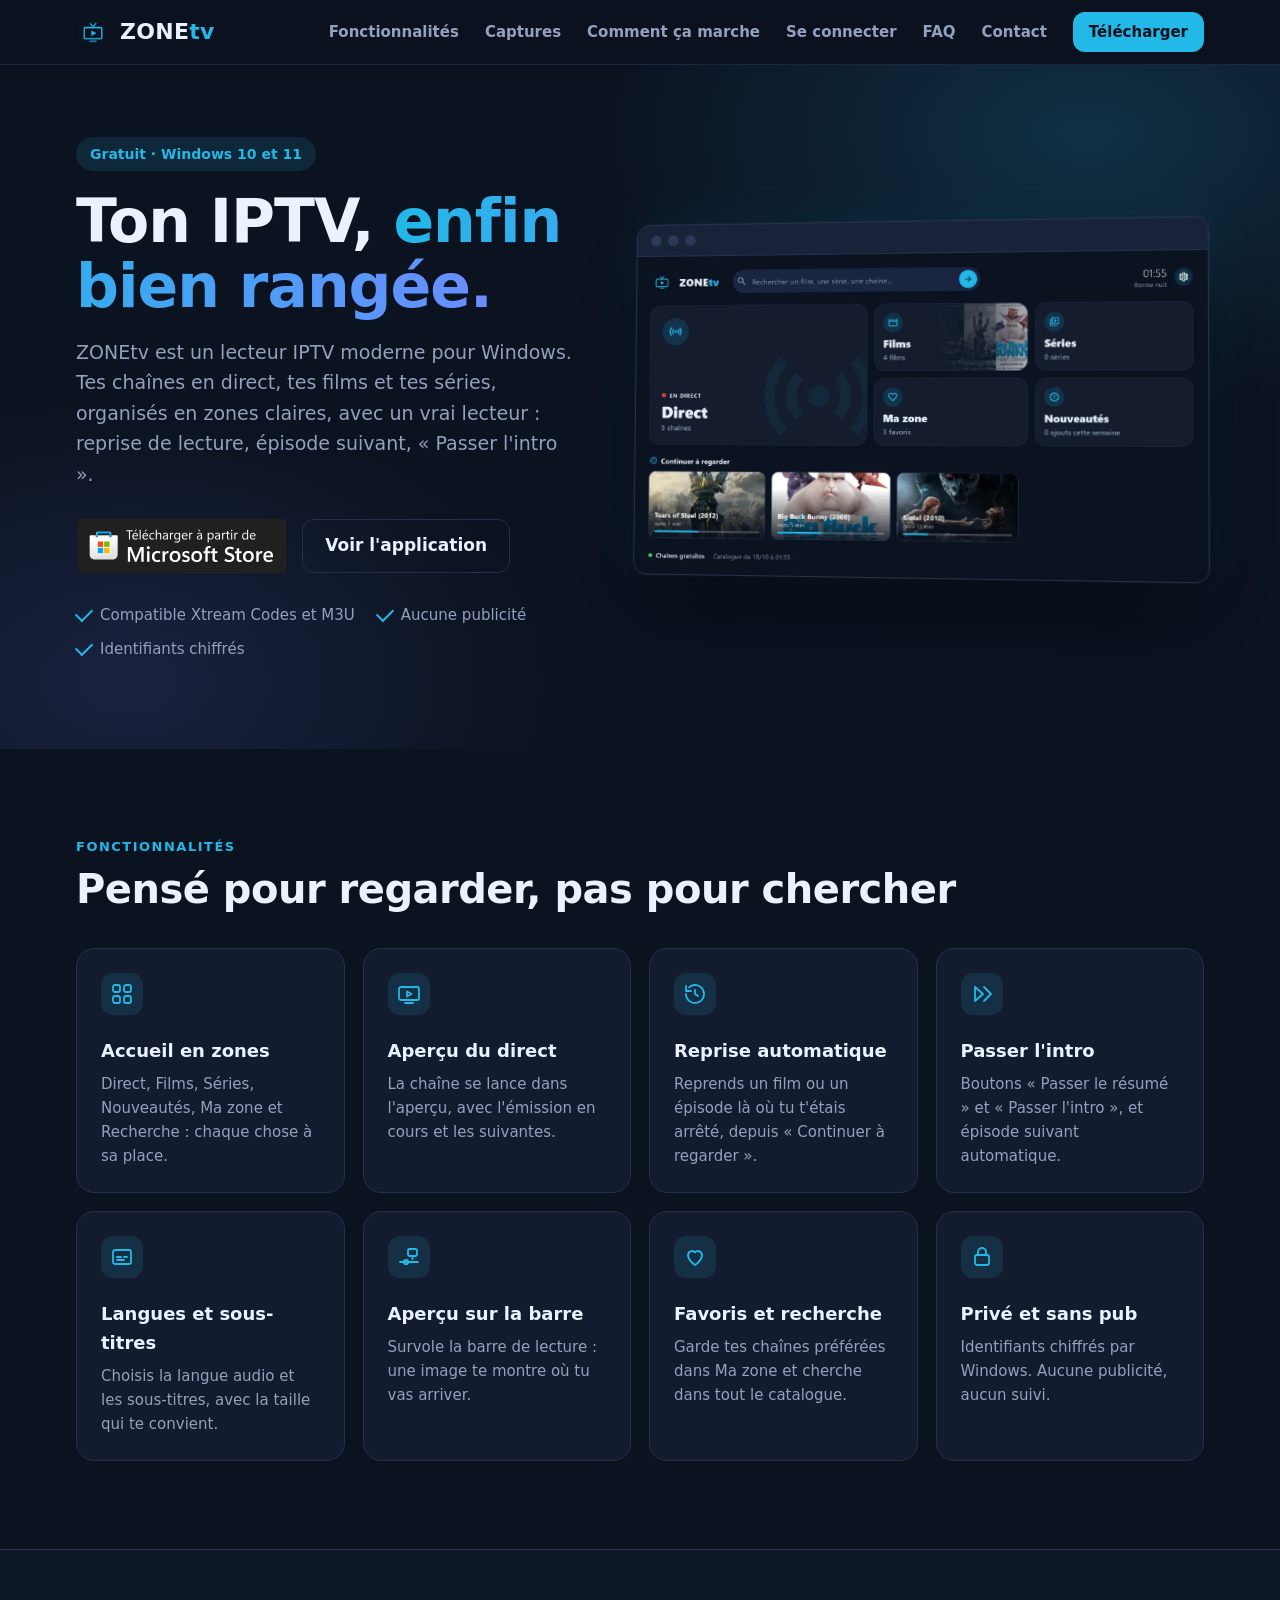
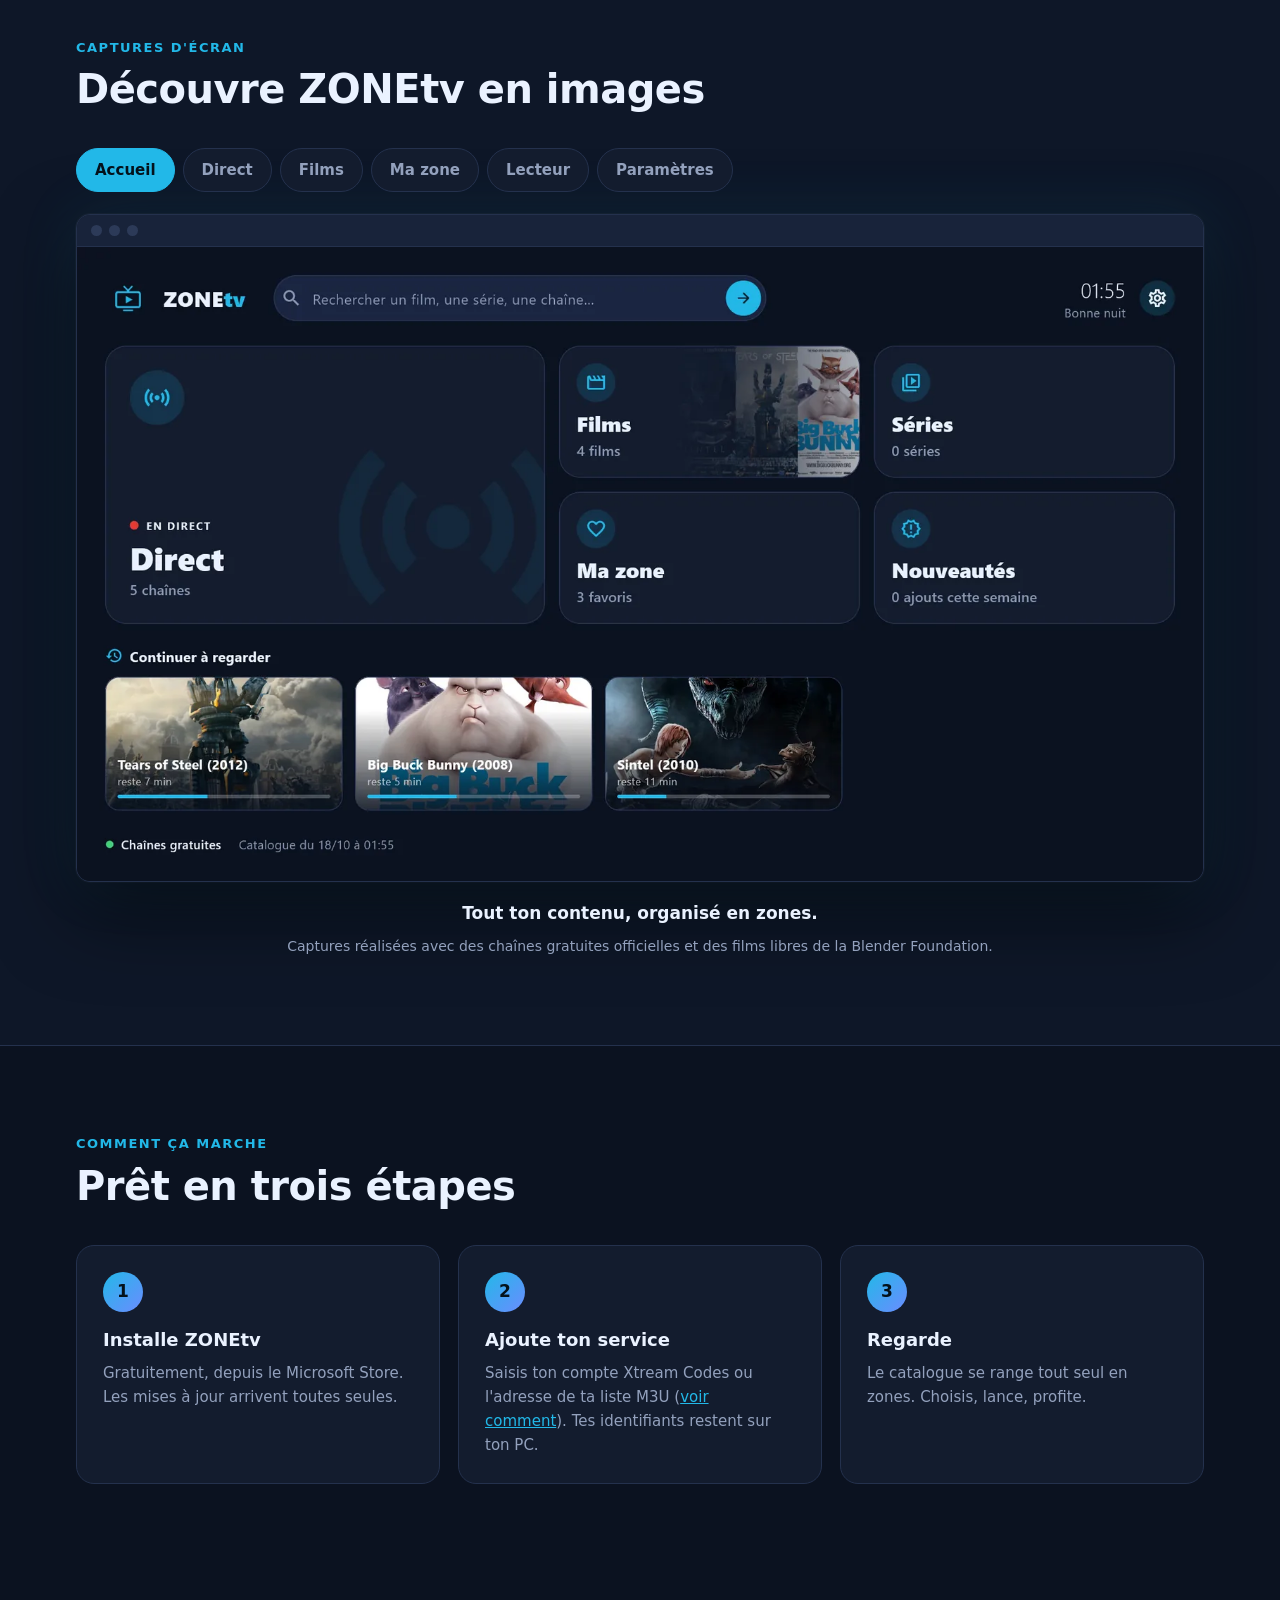
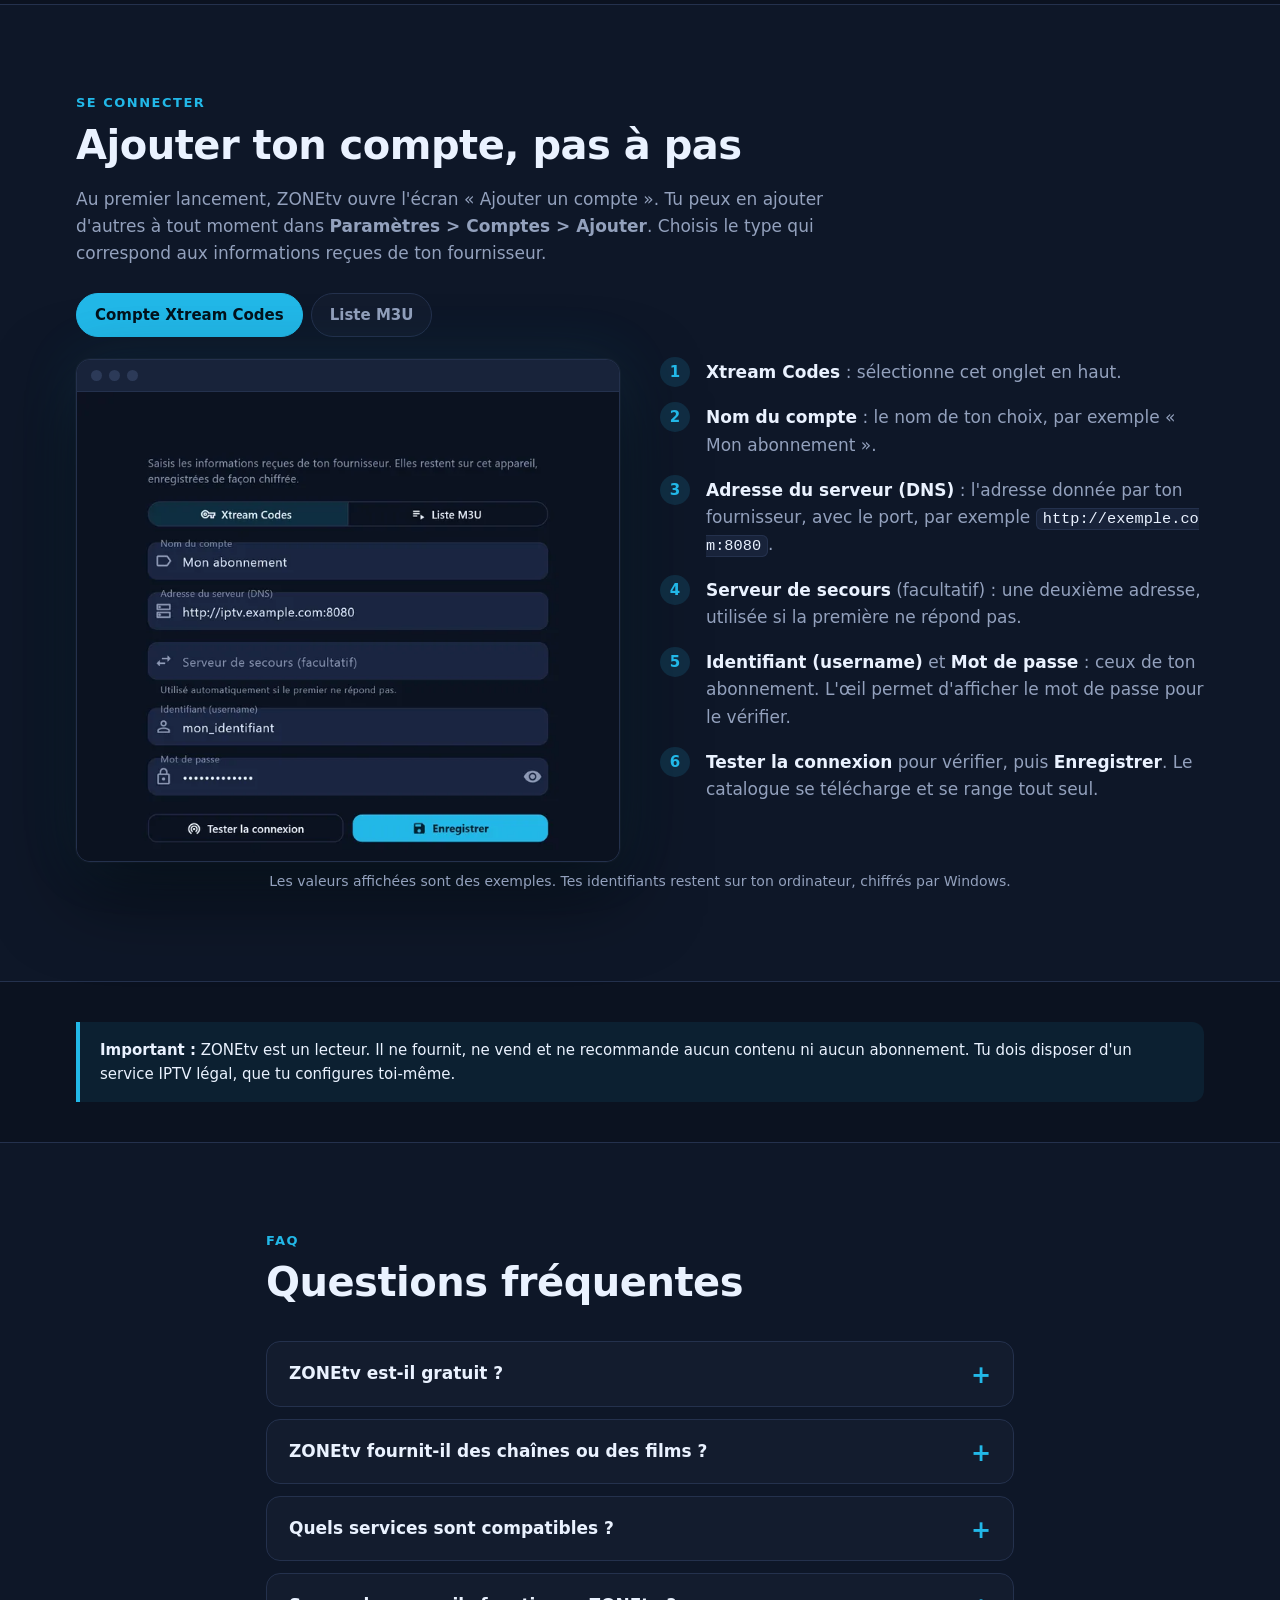
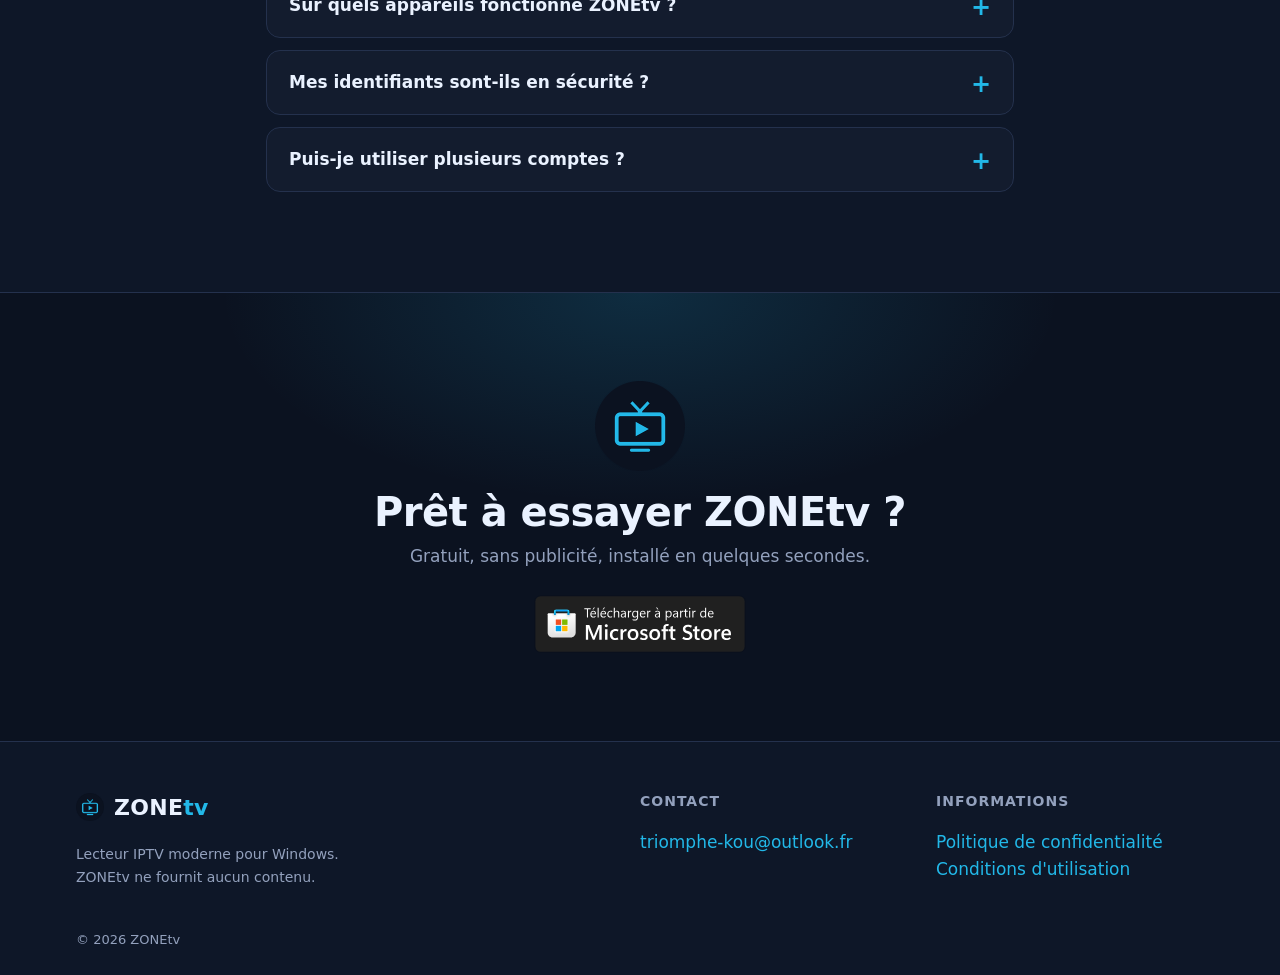
==== commit d71103d3: "Site : section « Se connecter » (Xtream Codes et M3U) avec captures" ====
--- a/index.html
+++ b/index.html
@@ -55,6 +55,7 @@
       <a href="#fonctionnalites">Fonctionnalités</a>
       <a href="#captures">Captures</a>
       <a href="#demarrer">Comment ça marche</a>
+      <a href="#connexion">Se connecter</a>
       <a href="#faq">FAQ</a>
       <a href="#contact">Contact</a>
       <a class="btn btn-small" href="https://apps.microsoft.com/detail/9PJPSWMTRBG6?mode=direct">Télécharger</a>
@@ -180,7 +181,7 @@
         <li>
           <span class="num">2</span>
           <h3>Ajoute ton service</h3>
-          <p>Saisis ton compte Xtream Codes ou l'adresse de ta liste M3U. Tes identifiants restent sur ton PC.</p>
+          <p>Saisis ton compte Xtream Codes ou l'adresse de ta liste M3U (<a href="#connexion">voir comment</a>). Tes identifiants restent sur ton PC.</p>
         </li>
         <li>
           <span class="num">3</span>
@@ -188,6 +189,54 @@
           <p>Le catalogue se range tout seul en zones. Choisis, lance, profite.</p>
         </li>
       </ol>
+    </div>
+  </section>
+
+  <!-- Se connecter -->
+  <section id="connexion" class="section section-alt">
+    <div class="wrap">
+      <p class="kicker">Se connecter</p>
+      <h2>Ajouter ton compte, pas à pas</h2>
+      <p class="intro">Au premier lancement, ZONEtv ouvre l'écran « Ajouter un compte ». Tu peux en ajouter d'autres à tout moment dans <strong>Paramètres &gt; Comptes &gt; Ajouter</strong>. Choisis le type qui correspond aux informations reçues de ton fournisseur.</p>
+      <div class="tabs" role="tablist" aria-label="Type de compte">
+        <button role="tab" aria-selected="true" aria-controls="cx-xtream" id="t-xtream">Compte Xtream Codes</button>
+        <button role="tab" aria-selected="false" aria-controls="cx-m3u" id="t-m3u">Liste M3U</button>
+      </div>
+
+      <div class="connect" id="cx-xtream" role="tabpanel" aria-labelledby="t-xtream">
+        <div class="window connect-shot">
+          <div class="window-bar"><i></i><i></i><i></i></div>
+          <img src="img/connexion-xtream.webp" srcset="img/connexion-xtream-mini.webp 720w, img/connexion-xtream.webp 1040w" sizes="(max-width: 900px) 92vw, 520px" alt="Écran Ajouter un compte de ZONEtv, onglet Xtream Codes, rempli avec des valeurs d'exemple" width="1040" height="900" loading="lazy">
+        </div>
+        <ol class="fields">
+          <li><b>Xtream Codes</b> : sélectionne cet onglet en haut.</li>
+          <li><b>Nom du compte</b> : le nom de ton choix, par exemple « Mon abonnement ».</li>
+          <li><b>Adresse du serveur (DNS)</b> : l'adresse donnée par ton fournisseur, avec le port, par exemple <code>http://exemple.com:8080</code>.</li>
+          <li><b>Serveur de secours</b> (facultatif) : une deuxième adresse, utilisée si la première ne répond pas.</li>
+          <li><b>Identifiant (username)</b> et <b>Mot de passe</b> : ceux de ton abonnement. L'œil permet d'afficher le mot de passe pour le vérifier.</li>
+          <li><b>Tester la connexion</b> pour vérifier, puis <b>Enregistrer</b>. Le catalogue se télécharge et se range tout seul.</li>
+        </ol>
+      </div>
+
+      <div class="connect" id="cx-m3u" role="tabpanel" aria-labelledby="t-m3u" hidden>
+        <div class="window connect-shot">
+          <div class="window-bar"><i></i><i></i><i></i></div>
+          <img src="img/connexion-m3u.webp" srcset="img/connexion-m3u-mini.webp 720w, img/connexion-m3u.webp 1040w" sizes="(max-width: 900px) 92vw, 520px" alt="Écran Ajouter un compte de ZONEtv, onglet Liste M3U, rempli avec des valeurs d'exemple" width="1040" height="610" loading="lazy">
+        </div>
+        <ol class="fields">
+          <li><b>Liste M3U</b> : sélectionne cet onglet en haut.</li>
+          <li><b>Nom du compte</b> : le nom de ton choix, par exemple « Ma liste ».</li>
+          <li><b>Adresse de la liste M3U</b> : le lien fourni par ton service, qui finit en général par <code>.m3u</code> ou <code>.m3u8</code>.</li>
+          <li><b>Tester la connexion</b> pour vérifier, puis <b>Enregistrer</b>.</li>
+        </ol>
+      </div>
+
+      <p class="note">Les valeurs affichées sont des exemples. Tes identifiants restent sur ton ordinateur, chiffrés par Windows.</p>
+    </div>
+  </section>
+
+  <section class="section section-tight">
+    <div class="wrap">
       <div class="warning">
         <strong>Important :</strong> ZONEtv est un lecteur. Il ne fournit, ne vend et ne recommande aucun contenu ni aucun abonnement. Tu dois disposer d'un service IPTV légal, que tu configures toi-même.
       </div>
@@ -265,7 +314,16 @@
 
 <script>
   (function () {
-    var tabs = document.querySelectorAll('.tabs button');
+    var tabs = document.querySelectorAll('#captures .tabs button');
+    var cx = document.querySelectorAll('#connexion .tabs button');
+    cx.forEach(function (tab) {
+      tab.addEventListener('click', function () {
+        cx.forEach(function (t) {
+          t.setAttribute('aria-selected', String(t === tab));
+          document.getElementById(t.getAttribute('aria-controls')).hidden = t !== tab;
+        });
+      });
+    });
     var shot = document.getElementById('shot');
     var legend = document.getElementById('legend');
     var box = document.getElementById('lightbox');
--- a/style.css
+++ b/style.css
@@ -122,6 +122,21 @@
 .steps p { color: var(--muted); margin: 0; font-size: 15px; }
 .warning { border-left: 4px solid var(--accent); background: rgba(34, 184, 232, .08); border-radius: 0 12px 12px 0; padding: 16px 20px; color: var(--text); font-size: 15px; }
 
+/* Se connecter */
+.intro { color: var(--muted); max-width: 46em; margin: -18px 0 26px; }
+.connect { display: grid; grid-template-columns: 1fr 1fr; gap: 40px; align-items: start; }
+.connect[hidden] { display: none; }
+.fields { margin: 0; padding: 0; list-style: none; counter-reset: f; }
+.fields li { counter-increment: f; position: relative; padding: 0 0 18px 46px; color: var(--muted); }
+.fields li::before {
+  content: counter(f); position: absolute; left: 0; top: -2px;
+  width: 30px; height: 30px; border-radius: 50%; display: grid; place-items: center;
+  background: rgba(34, 184, 232, .14); color: var(--accent); font-weight: 800; font-size: 15px;
+}
+.fields b { color: var(--text); }
+code { background: var(--surface-2); border: 1px solid var(--line); border-radius: 6px; padding: 1px 6px; font-size: .9em; color: var(--text); word-break: break-all; }
+.section-tight { padding: 40px 0; }
+
 /* FAQ */
 details { background: var(--surface); border: 1px solid var(--line); border-radius: 14px; margin-bottom: 12px; }
 summary { cursor: pointer; padding: 18px 52px 18px 22px; font-weight: 700; list-style: none; position: relative; }
@@ -167,6 +182,7 @@
   .hero-shot .window { transform: none; }
   .grid { grid-template-columns: repeat(2, 1fr); }
   .steps { grid-template-columns: 1fr; }
+  .connect { grid-template-columns: 1fr; gap: 28px; }
   .footer-in { grid-template-columns: 1fr 1fr; }
 }
 /* Téléphone */
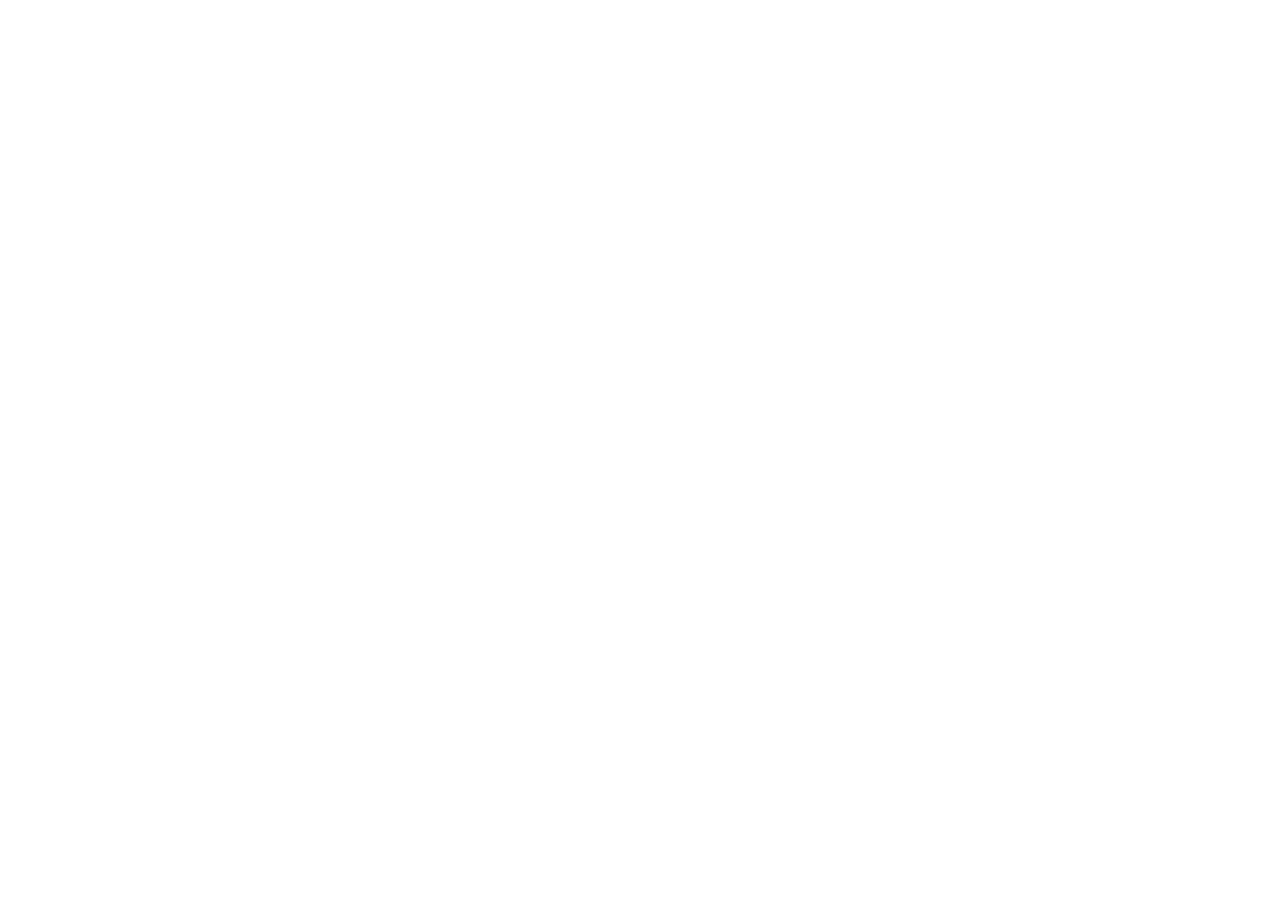
==== commit 18442613: "Redirection vers https://zonetv-app.github.io/ (demo.m3u conservé)" ====
--- a/index.html
+++ b/index.html
@@ -2,350 +2,13 @@
 <html lang="fr">
 <head>
   <meta charset="utf-8">
-  <meta name="viewport" content="width=device-width, initial-scale=1">
-  <title>ZONEtv — Lecteur IPTV moderne et gratuit pour Windows (Xtream Codes, M3U)</title>
-  <meta name="description" content="ZONEtv (Zone TV) est un lecteur IPTV gratuit pour Windows 10 et 11 : chaînes en direct, films et séries de ton propre service Xtream Codes ou liste M3U. Reprise de lecture, programme TV, « Passer l'intro ». Disponible sur le Microsoft Store.">
-  <meta name="theme-color" content="#0b1220">
-  <link rel="canonical" href="https://triomphekou73.github.io/zonetv/">
-  <link rel="icon" type="image/png" sizes="32x32" href="img/icone-32.png">
-  <link rel="apple-touch-icon" href="img/icone-180.png">
-  <link rel="stylesheet" href="style.css">
-
-  <meta property="og:type" content="website">
-  <meta property="og:site_name" content="ZONEtv">
-  <meta property="og:locale" content="fr_FR">
-  <meta property="og:title" content="ZONEtv — Lecteur IPTV moderne pour Windows">
-  <meta property="og:description" content="Chaînes, films et séries de ton propre service IPTV, bien rangés. Gratuit sur le Microsoft Store.">
-  <meta property="og:url" content="https://triomphekou73.github.io/zonetv/">
-  <meta property="og:image" content="https://triomphekou73.github.io/zonetv/img/partage.jpg">
-  <meta property="og:image:width" content="1200">
-  <meta property="og:image:height" content="630">
-  <meta name="twitter:card" content="summary_large_image">
-
-  <script type="application/ld+json">
-  {
-    "@context": "https://schema.org",
-    "@type": "SoftwareApplication",
-    "name": "ZONEtv",
-    "alternateName": ["Zone TV", "ZONE tv"],
-    "description": "Lecteur IPTV moderne pour Windows : chaînes en direct, films et séries de ton propre service Xtream Codes ou liste M3U.",
-    "applicationCategory": "MultimediaApplication",
-    "operatingSystem": "Windows 10, Windows 11",
-    "url": "https://triomphekou73.github.io/zonetv/",
-    "downloadUrl": "https://apps.microsoft.com/detail/9PJPSWMTRBG6",
-    "image": "https://triomphekou73.github.io/zonetv/img/accueil.webp",
-    "screenshot": "https://triomphekou73.github.io/zonetv/img/accueil.webp",
-    "inLanguage": ["fr", "en"],
-    "offers": { "@type": "Offer", "price": "0", "priceCurrency": "EUR" },
-    "publisher": { "@type": "Organization", "name": "ZONEtv", "email": "triomphe-kou@outlook.fr" }
-  }
-  </script>
+  <title>ZONEtv a déménagé</title>
+  <link rel="canonical" href="https://zonetv-app.github.io/">
+  <meta name="robots" content="noindex">
+  <meta http-equiv="refresh" content="0; url=https://zonetv-app.github.io/">
+  <script>location.replace("https://zonetv-app.github.io/" + location.hash);</script>
 </head>
-<body>
-
-<header class="topbar">
-  <div class="wrap topbar-in">
-    <a class="brand" href="#haut" aria-label="ZONEtv, retour en haut">
-      <img src="img/icone-180.png" alt="" width="34" height="34">
-      <span>ZONE<b>tv</b></span>
-    </a>
-    <input type="checkbox" id="menu" class="menu-toggle" aria-label="Ouvrir le menu">
-    <label for="menu" class="menu-btn" aria-hidden="true"><span></span><span></span><span></span></label>
-    <nav class="menu">
-      <a href="#fonctionnalites">Fonctionnalités</a>
-      <a href="#captures">Captures</a>
-      <a href="#demarrer">Comment ça marche</a>
-      <a href="#connexion">Se connecter</a>
-      <a href="#faq">FAQ</a>
-      <a href="#contact">Contact</a>
-      <a class="btn btn-small" href="https://apps.microsoft.com/detail/9PJPSWMTRBG6?mode=direct">Télécharger</a>
-    </nav>
-  </div>
-</header>
-
-<main id="haut">
-
-  <!-- Accueil -->
-  <section class="hero">
-    <div class="wrap hero-in">
-      <div class="hero-text">
-        <p class="tag">Gratuit · Windows 10 et 11</p>
-        <h1>Ton IPTV, <span class="grad">enfin bien rangée.</span></h1>
-        <p class="lead">ZONEtv est un lecteur IPTV moderne pour Windows. Tes chaînes en direct, tes films et tes séries, organisés en zones claires, avec un vrai lecteur : reprise de lecture, épisode suivant, « Passer l'intro ».</p>
-        <div class="cta">
-          <a class="store" href="https://apps.microsoft.com/detail/9PJPSWMTRBG6?mode=direct">
-            <img src="img/badge-store.svg" alt="Obtenir sur le Microsoft Store" width="220" height="60">
-          </a>
-          <a class="btn btn-ghost" href="#captures">Voir l'application</a>
-        </div>
-        <ul class="trust">
-          <li>Compatible Xtream Codes et M3U</li>
-          <li>Aucune publicité</li>
-          <li>Identifiants chiffrés</li>
-        </ul>
-      </div>
-      <div class="hero-shot">
-        <div class="window">
-          <div class="window-bar"><i></i><i></i><i></i></div>
-          <img src="img/accueil.webp" srcset="img/accueil-mini.webp 720w, img/accueil.webp 1600w" sizes="(max-width: 900px) 92vw, 640px" alt="Écran d'accueil de ZONEtv : zones Direct, Films, Séries, Ma zone et Nouveautés" width="1600" height="900">
-        </div>
-      </div>
-    </div>
-  </section>
-
-  <!-- Fonctionnalités -->
-  <section id="fonctionnalites" class="section">
-    <div class="wrap">
-      <p class="kicker">Fonctionnalités</p>
-      <h2>Pensé pour regarder, pas pour chercher</h2>
-      <div class="grid">
-        <article class="feat">
-          <svg viewBox="0 0 24 24" aria-hidden="true"><rect x="3" y="3" width="7" height="7" rx="2"/><rect x="14" y="3" width="7" height="7" rx="2"/><rect x="3" y="14" width="7" height="7" rx="2"/><rect x="14" y="14" width="7" height="7" rx="2"/></svg>
-          <h3>Accueil en zones</h3>
-          <p>Direct, Films, Séries, Nouveautés, Ma zone et Recherche : chaque chose à sa place.</p>
-        </article>
-        <article class="feat">
-          <svg viewBox="0 0 24 24" aria-hidden="true"><rect x="2" y="5" width="20" height="13" rx="2"/><path d="M8 21h8M10 9.5l4.5 2.5-4.5 2.5z"/></svg>
-          <h3>Aperçu du direct</h3>
-          <p>La chaîne se lance dans l'aperçu, avec l'émission en cours et les suivantes.</p>
-        </article>
-        <article class="feat">
-          <svg viewBox="0 0 24 24" aria-hidden="true"><path d="M3 12a9 9 0 1 0 3-6.7"/><path d="M3 4v5h5"/><path d="M12 8v4l3 2"/></svg>
-          <h3>Reprise automatique</h3>
-          <p>Reprends un film ou un épisode là où tu t'étais arrêté, depuis « Continuer à regarder ».</p>
-        </article>
-        <article class="feat">
-          <svg viewBox="0 0 24 24" aria-hidden="true"><path d="M5 5l8 7-8 7z"/><path d="M14 5l7 7-7 7"/></svg>
-          <h3>Passer l'intro</h3>
-          <p>Boutons « Passer le résumé » et « Passer l'intro », et épisode suivant automatique.</p>
-        </article>
-        <article class="feat">
-          <svg viewBox="0 0 24 24" aria-hidden="true"><rect x="3" y="5" width="18" height="14" rx="2"/><path d="M7 12h4M7 15h7M14 12h3"/></svg>
-          <h3>Langues et sous-titres</h3>
-          <p>Choisis la langue audio et les sous-titres, avec la taille qui te convient.</p>
-        </article>
-        <article class="feat">
-          <svg viewBox="0 0 24 24" aria-hidden="true"><path d="M3 17h18"/><circle cx="9" cy="17" r="2.2"/><rect x="11" y="4" width="9" height="7" rx="1.5"/><path d="M15.5 11v3"/></svg>
-          <h3>Aperçu sur la barre</h3>
-          <p>Survole la barre de lecture : une image te montre où tu vas arriver.</p>
-        </article>
-        <article class="feat">
-          <svg viewBox="0 0 24 24" aria-hidden="true"><path d="M12 20s-7-4.4-7-10a4 4 0 0 1 7-2.6A4 4 0 0 1 19 10c0 5.6-7 10-7 10z"/></svg>
-          <h3>Favoris et recherche</h3>
-          <p>Garde tes chaînes préférées dans Ma zone et cherche dans tout le catalogue.</p>
-        </article>
-        <article class="feat">
-          <svg viewBox="0 0 24 24" aria-hidden="true"><rect x="5" y="10" width="14" height="10" rx="2"/><path d="M8 10V7a4 4 0 0 1 8 0v3"/></svg>
-          <h3>Privé et sans pub</h3>
-          <p>Identifiants chiffrés par Windows. Aucune publicité, aucun suivi.</p>
-        </article>
-      </div>
-    </div>
-  </section>
-
-  <!-- Captures -->
-  <section id="captures" class="section section-alt">
-    <div class="wrap">
-      <p class="kicker">Captures d'écran</p>
-      <h2>Découvre ZONEtv en images</h2>
-      <div class="tabs" role="tablist" aria-label="Captures d'écran">
-        <button role="tab" aria-selected="true" data-img="accueil" data-legend="Tout ton contenu, organisé en zones.">Accueil</button>
-        <button role="tab" aria-selected="false" data-img="direct" data-legend="L'aperçu des chaînes en direct, sans quitter la liste.">Direct</button>
-        <button role="tab" aria-selected="false" data-img="films" data-legend="Reprends tes films exactement là où tu t'étais arrêté.">Films</button>
-        <button role="tab" aria-selected="false" data-img="ma-zone" data-legend="Tes favoris réunis dans Ma zone.">Ma zone</button>
-        <button role="tab" aria-selected="false" data-img="lecteur" data-legend="Un lecteur complet et simple à utiliser.">Lecteur</button>
-        <button role="tab" aria-selected="false" data-img="parametres" data-legend="Thème, police, taille du texte : à ton goût.">Paramètres</button>
-      </div>
-      <figure class="gallery">
-        <button class="window gallery-open" type="button" aria-label="Agrandir la capture">
-          <span class="window-bar"><i></i><i></i><i></i></span>
-          <img id="shot" src="img/accueil.webp" alt="Capture de ZONEtv : Accueil" width="1600" height="900" loading="lazy">
-        </button>
-        <figcaption id="legend">Tout ton contenu, organisé en zones.</figcaption>
-      </figure>
-      <p class="note">Captures réalisées avec des chaînes gratuites officielles et des films libres de la Blender Foundation.</p>
-    </div>
-  </section>
-
-  <!-- Comment ça marche -->
-  <section id="demarrer" class="section">
-    <div class="wrap">
-      <p class="kicker">Comment ça marche</p>
-      <h2>Prêt en trois étapes</h2>
-      <ol class="steps">
-        <li>
-          <span class="num">1</span>
-          <h3>Installe ZONEtv</h3>
-          <p>Gratuitement, depuis le Microsoft Store. Les mises à jour arrivent toutes seules.</p>
-        </li>
-        <li>
-          <span class="num">2</span>
-          <h3>Ajoute ton service</h3>
-          <p>Saisis ton compte Xtream Codes ou l'adresse de ta liste M3U (<a href="#connexion">voir comment</a>). Tes identifiants restent sur ton PC.</p>
-        </li>
-        <li>
-          <span class="num">3</span>
-          <h3>Regarde</h3>
-          <p>Le catalogue se range tout seul en zones. Choisis, lance, profite.</p>
-        </li>
-      </ol>
-    </div>
-  </section>
-
-  <!-- Se connecter -->
-  <section id="connexion" class="section section-alt">
-    <div class="wrap">
-      <p class="kicker">Se connecter</p>
-      <h2>Ajouter ton compte, pas à pas</h2>
-      <p class="intro">Au premier lancement, ZONEtv ouvre l'écran « Ajouter un compte ». Tu peux en ajouter d'autres à tout moment dans <strong>Paramètres &gt; Comptes &gt; Ajouter</strong>. Choisis le type qui correspond aux informations reçues de ton fournisseur.</p>
-      <div class="tabs" role="tablist" aria-label="Type de compte">
-        <button role="tab" aria-selected="true" aria-controls="cx-xtream" id="t-xtream">Compte Xtream Codes</button>
-        <button role="tab" aria-selected="false" aria-controls="cx-m3u" id="t-m3u">Liste M3U</button>
-      </div>
-
-      <div class="connect" id="cx-xtream" role="tabpanel" aria-labelledby="t-xtream">
-        <div class="window connect-shot">
-          <div class="window-bar"><i></i><i></i><i></i></div>
-          <img src="img/connexion-xtream.webp" srcset="img/connexion-xtream-mini.webp 720w, img/connexion-xtream.webp 1040w" sizes="(max-width: 900px) 92vw, 520px" alt="Écran Ajouter un compte de ZONEtv, onglet Xtream Codes, rempli avec des valeurs d'exemple" width="1040" height="900" loading="lazy">
-        </div>
-        <ol class="fields">
-          <li><b>Xtream Codes</b> : sélectionne cet onglet en haut.</li>
-          <li><b>Nom du compte</b> : le nom de ton choix, par exemple « Mon abonnement ».</li>
-          <li><b>Adresse du serveur (DNS)</b> : l'adresse donnée par ton fournisseur, avec le port, par exemple <code>http://exemple.com:8080</code>.</li>
-          <li><b>Serveur de secours</b> (facultatif) : une deuxième adresse, utilisée si la première ne répond pas.</li>
-          <li><b>Identifiant (username)</b> et <b>Mot de passe</b> : ceux de ton abonnement. L'œil permet d'afficher le mot de passe pour le vérifier.</li>
-          <li><b>Tester la connexion</b> pour vérifier, puis <b>Enregistrer</b>. Le catalogue se télécharge et se range tout seul.</li>
-        </ol>
-      </div>
-
-      <div class="connect" id="cx-m3u" role="tabpanel" aria-labelledby="t-m3u" hidden>
-        <div class="window connect-shot">
-          <div class="window-bar"><i></i><i></i><i></i></div>
-          <img src="img/connexion-m3u.webp" srcset="img/connexion-m3u-mini.webp 720w, img/connexion-m3u.webp 1040w" sizes="(max-width: 900px) 92vw, 520px" alt="Écran Ajouter un compte de ZONEtv, onglet Liste M3U, rempli avec des valeurs d'exemple" width="1040" height="610" loading="lazy">
-        </div>
-        <ol class="fields">
-          <li><b>Liste M3U</b> : sélectionne cet onglet en haut.</li>
-          <li><b>Nom du compte</b> : le nom de ton choix, par exemple « Ma liste ».</li>
-          <li><b>Adresse de la liste M3U</b> : le lien fourni par ton service, qui finit en général par <code>.m3u</code> ou <code>.m3u8</code>.</li>
-          <li><b>Tester la connexion</b> pour vérifier, puis <b>Enregistrer</b>.</li>
-        </ol>
-      </div>
-
-      <p class="note">Les valeurs affichées sont des exemples. Tes identifiants restent sur ton ordinateur, chiffrés par Windows.</p>
-    </div>
-  </section>
-
-  <section class="section section-tight">
-    <div class="wrap">
-      <div class="warning">
-        <strong>Important :</strong> ZONEtv est un lecteur. Il ne fournit, ne vend et ne recommande aucun contenu ni aucun abonnement. Tu dois disposer d'un service IPTV légal, que tu configures toi-même.
-      </div>
-    </div>
-  </section>
-
-  <!-- FAQ -->
-  <section id="faq" class="section section-alt">
-    <div class="wrap narrow">
-      <p class="kicker">FAQ</p>
-      <h2>Questions fréquentes</h2>
-      <details>
-        <summary>ZONEtv est-il gratuit ?</summary>
-        <p>Oui. ZONEtv se télécharge gratuitement sur le Microsoft Store, sans publicité.</p>
-      </details>
-      <details>
-        <summary>ZONEtv fournit-il des chaînes ou des films ?</summary>
-        <p>Non. ZONEtv est uniquement un lecteur, comme un lecteur vidéo. Il lit le contenu du service IPTV que tu possèdes déjà et que tu ajoutes toi-même.</p>
-      </details>
-      <details>
-        <summary>Quels services sont compatibles ?</summary>
-        <p>Les services qui fournissent un compte Xtream Codes (adresse du serveur, identifiant, mot de passe) ou une liste M3U (une adresse web en .m3u ou .m3u8).</p>
-      </details>
-      <details>
-        <summary>Sur quels appareils fonctionne ZONEtv ?</summary>
-        <p>Sur les PC sous Windows 10 (version 1809 ou plus récente) et Windows 11. Pour l'afficher sur ta télé, tu peux brancher ton PC en HDMI ou utiliser la diffusion sans fil (touches Windows + K).</p>
-      </details>
-      <details>
-        <summary>Mes identifiants sont-ils en sécurité ?</summary>
-        <p>Oui. Ils sont chiffrés par Windows et restent sur ton ordinateur. ZONEtv n'envoie aucune donnée personnelle à son développeur ni à des tiers. Plus de détails dans la <a href="confidentialite.html">politique de confidentialité</a>.</p>
-      </details>
-      <details>
-        <summary>Puis-je utiliser plusieurs comptes ?</summary>
-        <p>Oui. Ajoute autant de comptes que tu veux dans les Paramètres et passe de l'un à l'autre en un clic.</p>
-      </details>
-    </div>
-  </section>
-
-  <!-- Appel final -->
-  <section class="section final">
-    <div class="wrap final-in">
-      <img src="img/icone-180.png" alt="" width="90" height="90">
-      <h2>Prêt à essayer ZONEtv ?</h2>
-      <p>Gratuit, sans publicité, installé en quelques secondes.</p>
-      <a class="store" href="https://apps.microsoft.com/detail/9PJPSWMTRBG6?mode=direct">
-        <img src="img/badge-store.svg" alt="Obtenir sur le Microsoft Store" width="220" height="60">
-      </a>
-    </div>
-  </section>
-
-</main>
-
-<footer id="contact" class="footer">
-  <div class="wrap footer-in">
-    <div>
-      <a class="brand" href="#haut"><img src="img/icone-180.png" alt="" width="28" height="28"><span>ZONE<b>tv</b></span></a>
-      <p class="small">Lecteur IPTV moderne pour Windows.<br>ZONEtv ne fournit aucun contenu.</p>
-    </div>
-    <div>
-      <h3>Contact</h3>
-      <p><a href="mailto:triomphe-kou@outlook.fr">triomphe-kou@outlook.fr</a></p>
-    </div>
-    <div>
-      <h3>Informations</h3>
-      <p><a href="confidentialite.html">Politique de confidentialité</a><br><a href="conditions.html">Conditions d'utilisation</a></p>
-    </div>
-  </div>
-  <p class="wrap copy">© 2026 ZONEtv</p>
-</footer>
-
-<div class="lightbox" id="lightbox" hidden>
-  <button class="lightbox-close" type="button" aria-label="Fermer">×</button>
-  <img id="lightbox-img" src="img/accueil.webp" alt="">
-</div>
-
-<script>
-  (function () {
-    var tabs = document.querySelectorAll('#captures .tabs button');
-    var cx = document.querySelectorAll('#connexion .tabs button');
-    cx.forEach(function (tab) {
-      tab.addEventListener('click', function () {
-        cx.forEach(function (t) {
-          t.setAttribute('aria-selected', String(t === tab));
-          document.getElementById(t.getAttribute('aria-controls')).hidden = t !== tab;
-        });
-      });
-    });
-    var shot = document.getElementById('shot');
-    var legend = document.getElementById('legend');
-    var box = document.getElementById('lightbox');
-    var boxImg = document.getElementById('lightbox-img');
-    tabs.forEach(function (tab) {
-      tab.addEventListener('click', function () {
-        tabs.forEach(function (t) { t.setAttribute('aria-selected', 'false'); });
-        tab.setAttribute('aria-selected', 'true');
-        shot.src = 'img/' + tab.dataset.img + '.webp';
-        shot.alt = 'Capture de ZONEtv : ' + tab.textContent;
-        legend.textContent = tab.dataset.legend;
-      });
-    });
-    document.querySelector('.gallery-open').addEventListener('click', function () {
-      boxImg.src = shot.src; boxImg.alt = shot.alt; box.hidden = false;
-    });
-    box.addEventListener('click', function () { box.hidden = true; });
-    document.addEventListener('keydown', function (e) { if (e.key === 'Escape') box.hidden = true; });
-    document.querySelectorAll('.menu a').forEach(function (a) {
-      a.addEventListener('click', function () { document.getElementById('menu').checked = false; });
-    });
-  })();
-</script>
+<body style="background:#0b1220;color:#eaf2ff;font-family:Segoe UI,system-ui,sans-serif;padding:40px">
+  <p>Le site de ZONEtv a déménagé : <a style="color:#22b8e8" href="https://zonetv-app.github.io/">zonetv-app.github.io</a></p>
 </body>
 </html>
